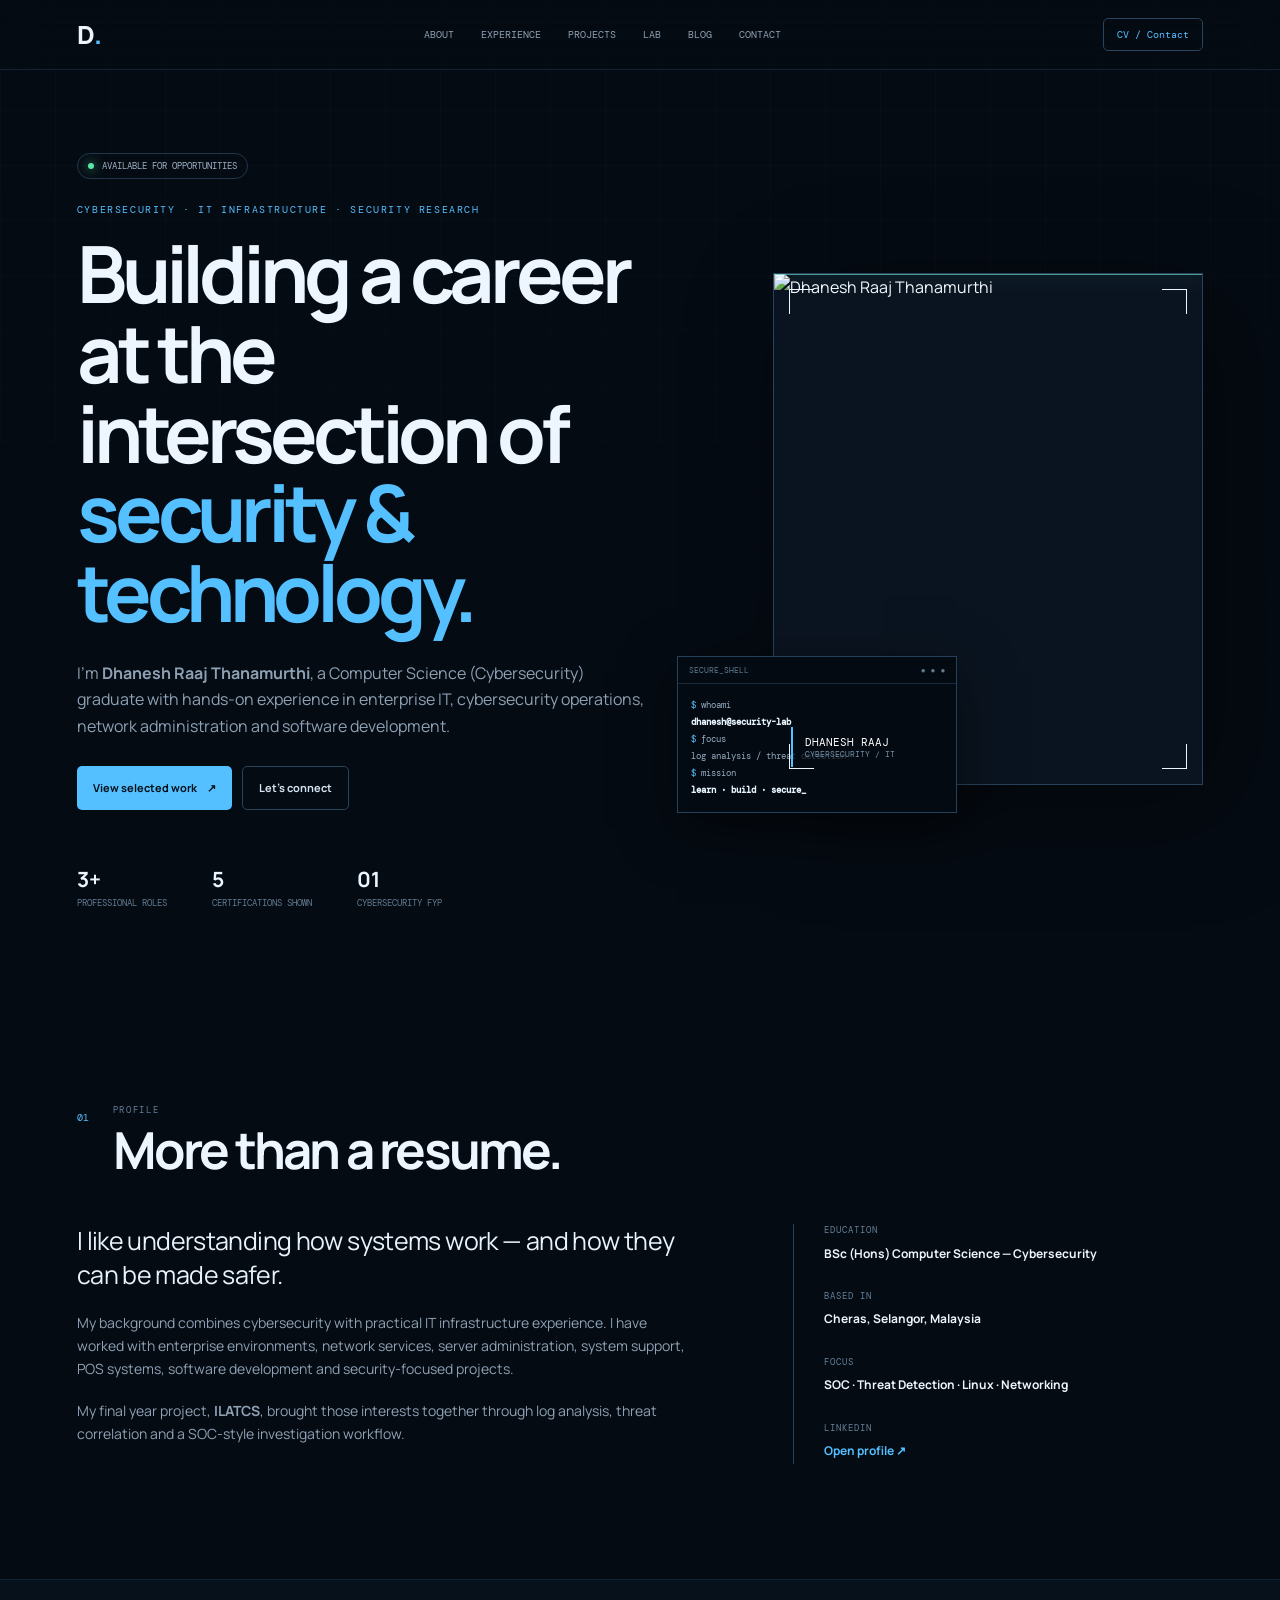
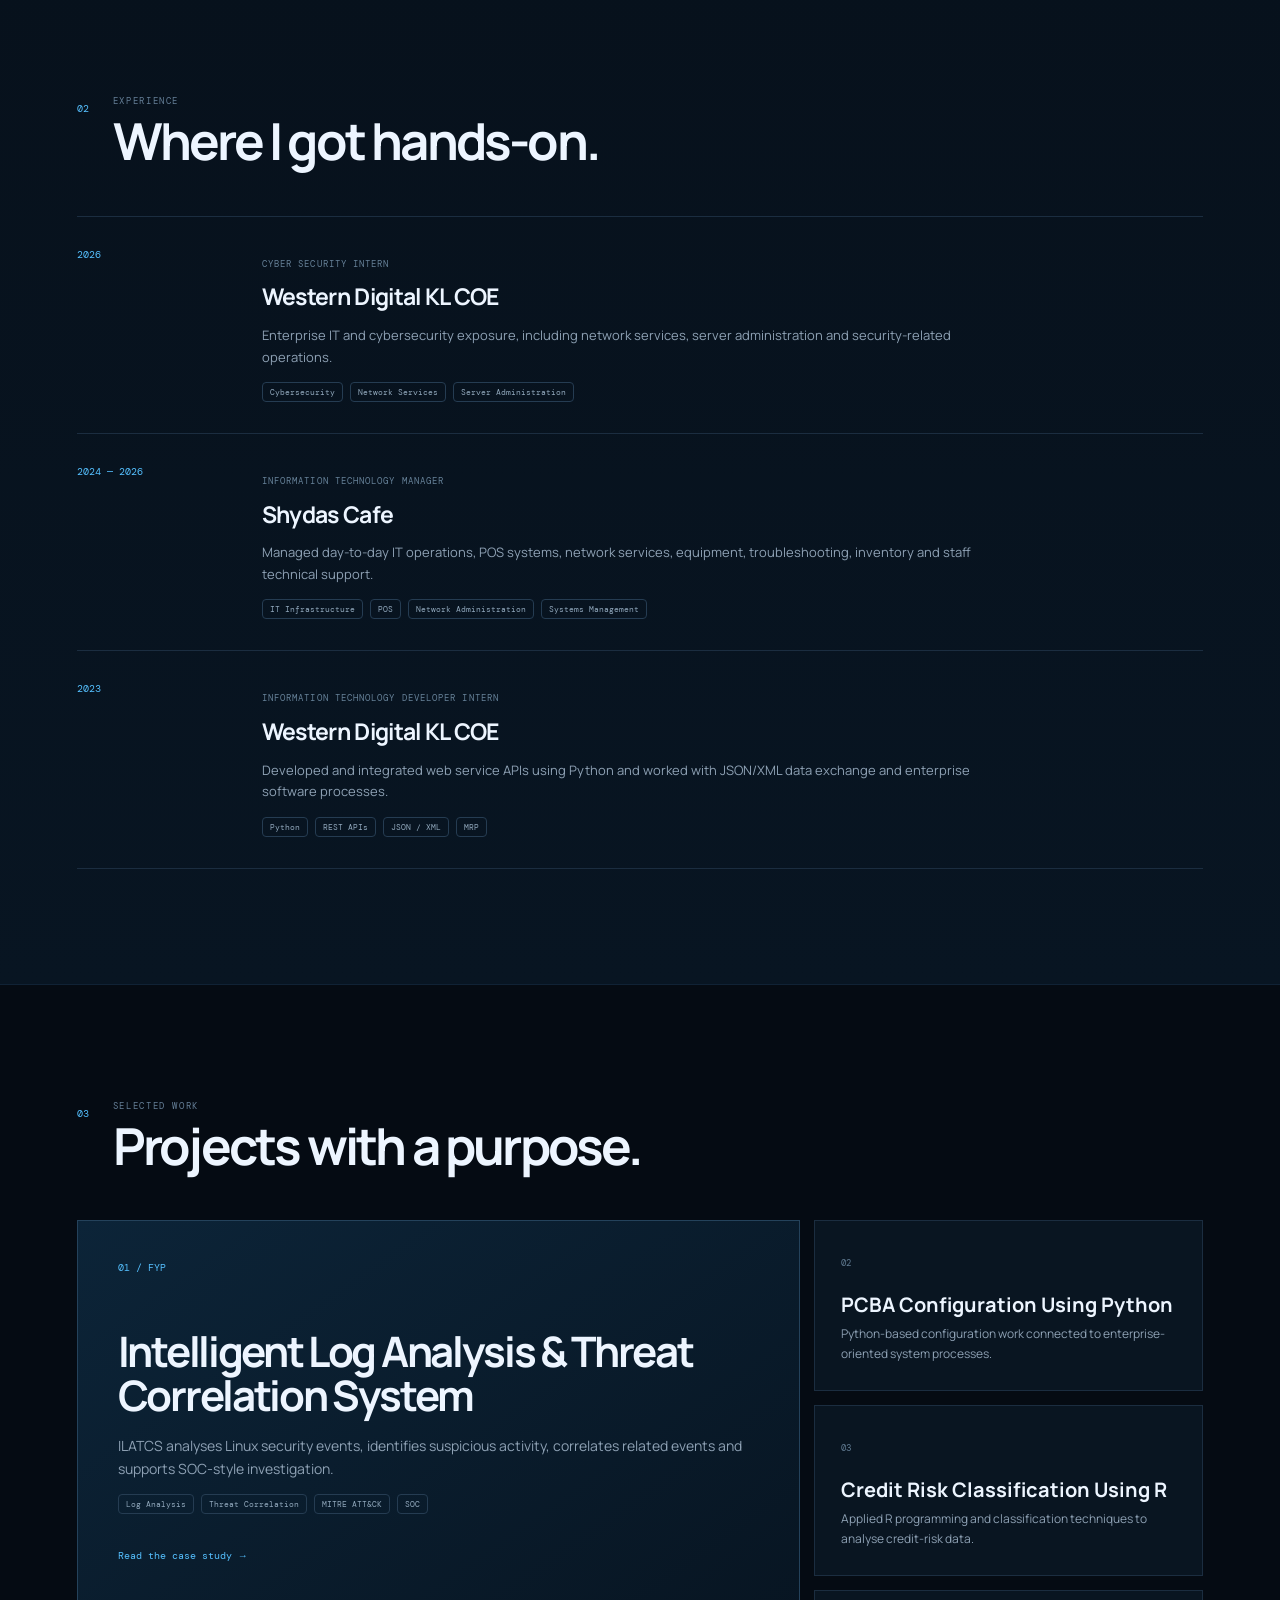
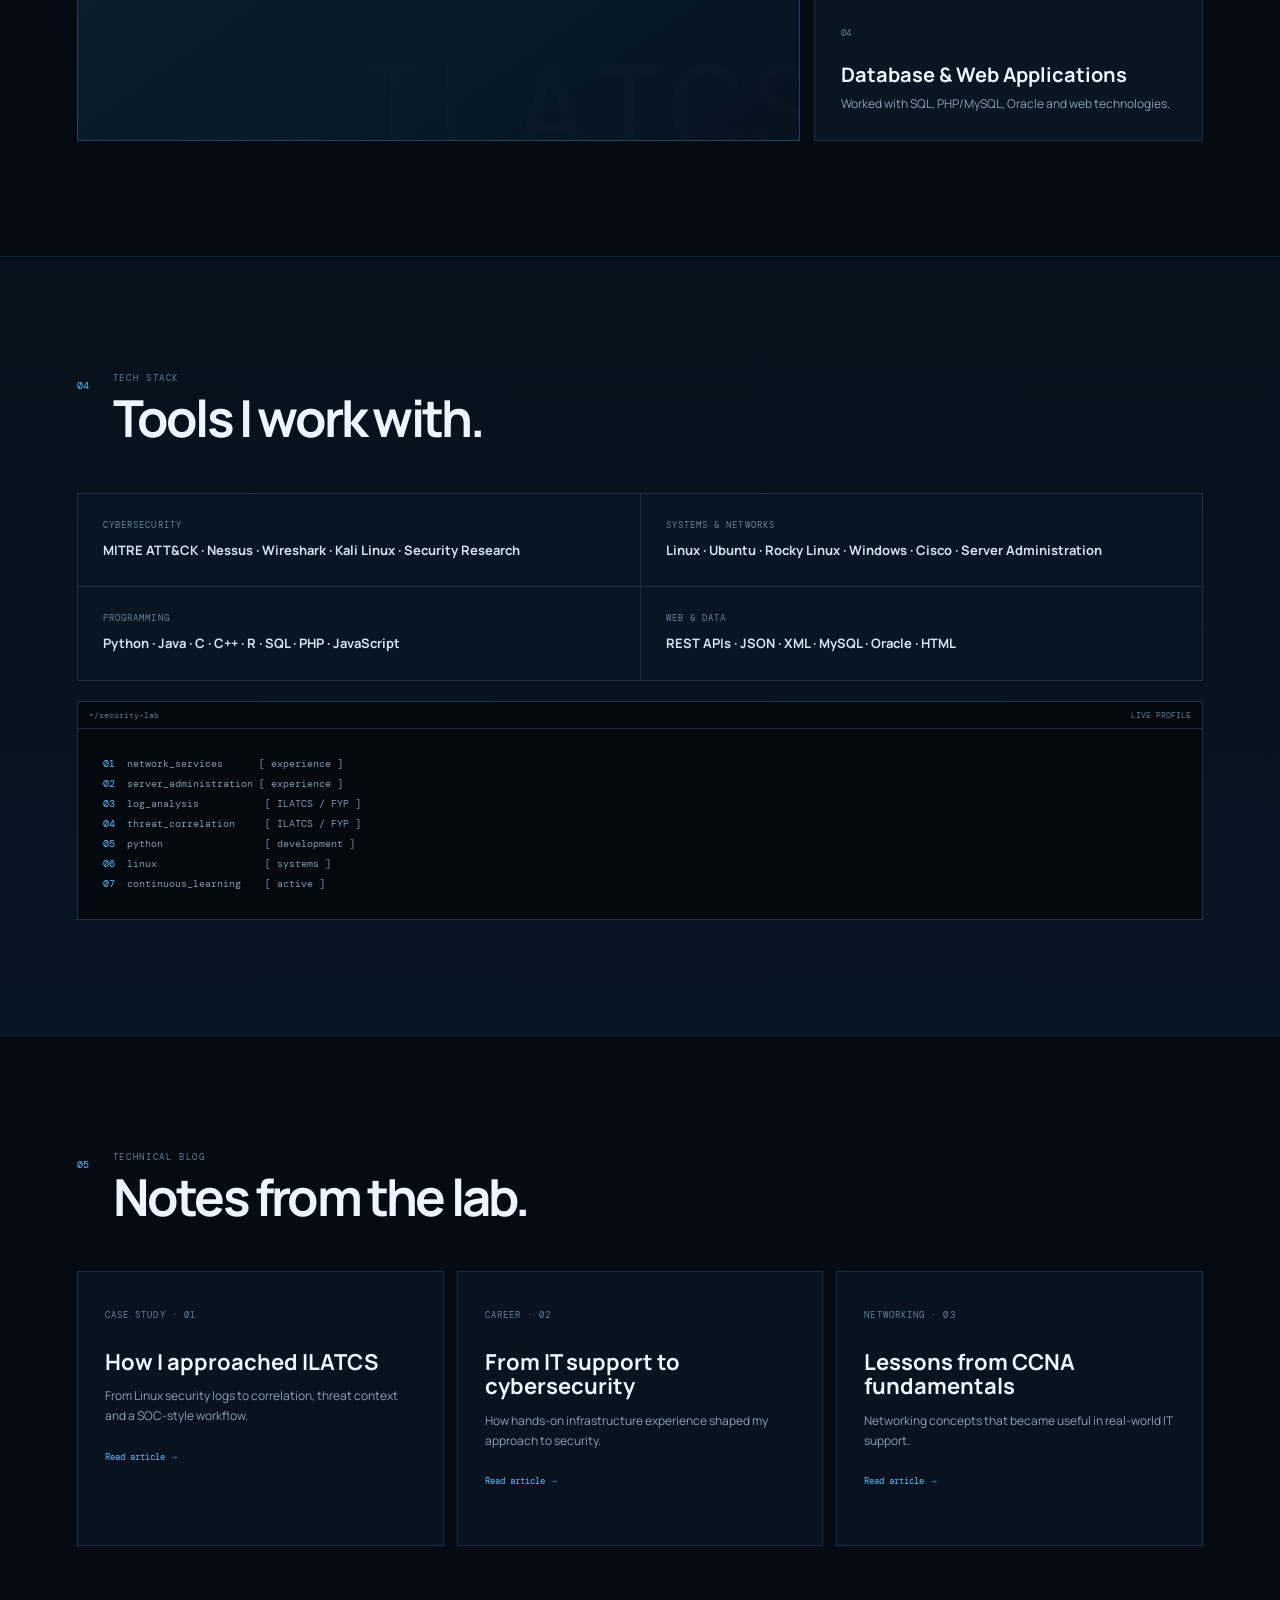
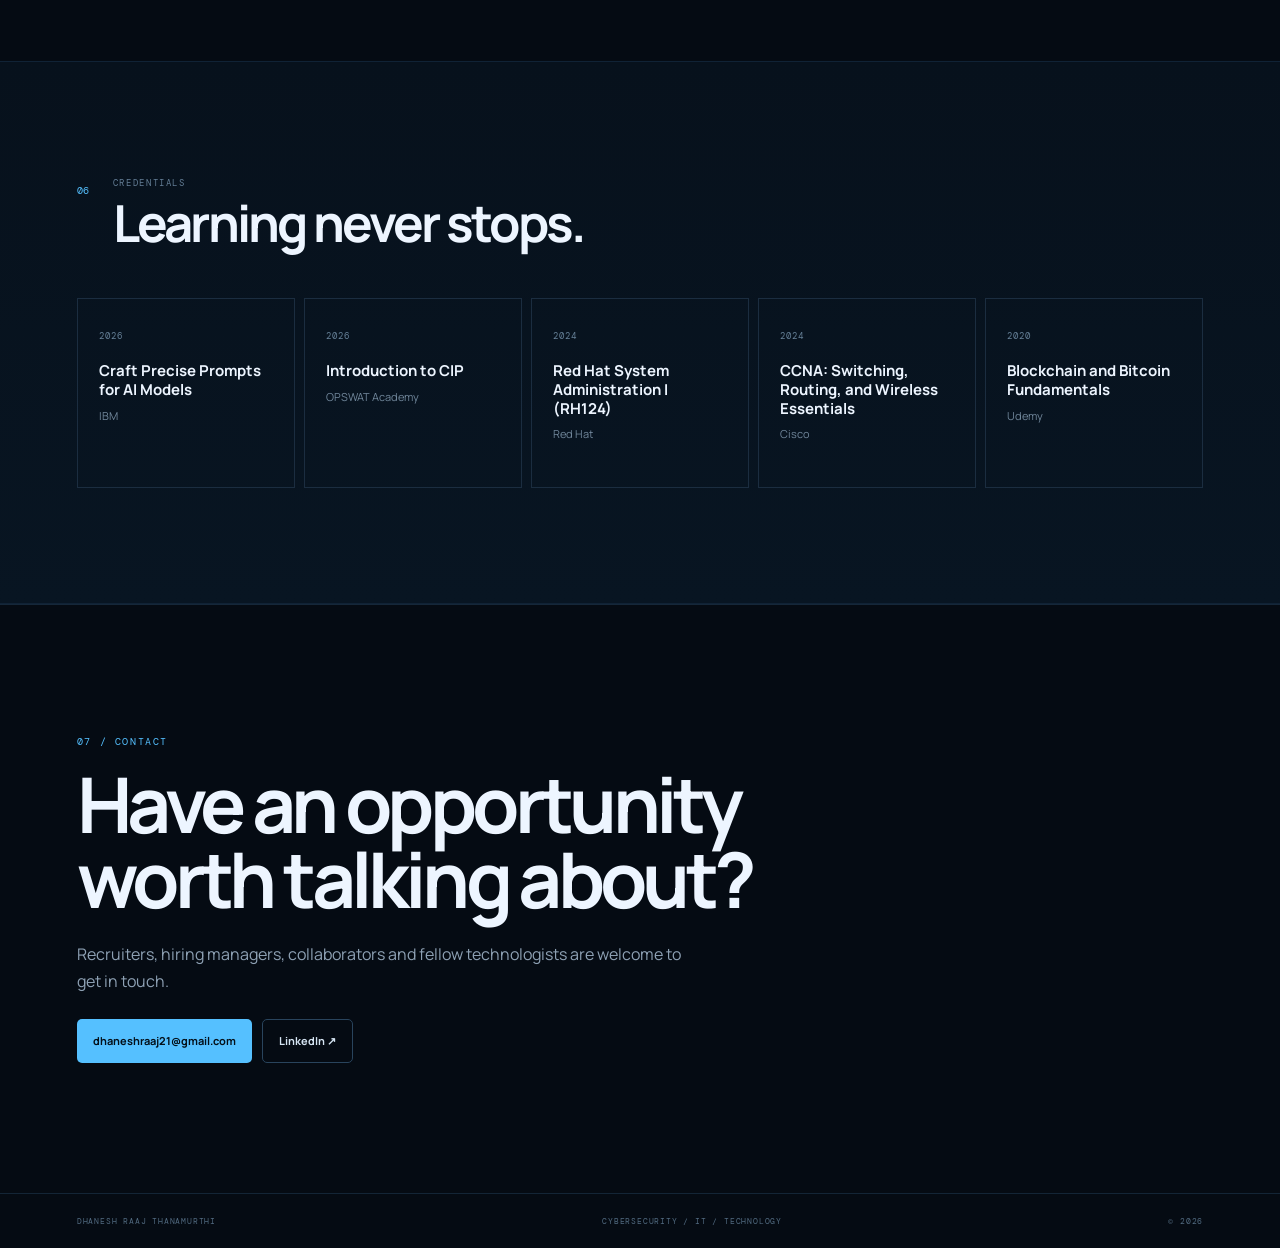
==== index.html @ 3657e674 "Add files via upload" ====
<!doctype html>
<html lang="en">
<head>
<meta charset="utf-8">
<meta name="viewport" content="width=device-width,initial-scale=1">
<meta name="description" content="Dhanesh Raaj Thanamurthi — Cybersecurity, IT Infrastructure and Security Research portfolio.">
<title>Dhanesh Raaj | Cybersecurity Portfolio</title>
<link rel="stylesheet" href="style.css">
</head>
<body>
<div class="grid-bg"></div>
<header class="topbar">
  <a class="logo" href="#home">D<span>.</span></a>
  <nav>
    <a href="#about">About</a><a href="#experience">Experience</a><a href="#projects">Projects</a>
    <a href="#lab">Lab</a><a href="#blog">Blog</a><a href="#contact">Contact</a>
  </nav>
  <a class="resume" href="mailto:dhaneshraaj21@gmail.com?subject=CV%20Request">CV / Contact</a>
</header>

<main id="home">
<section class="hero">
  <div class="hero-left reveal">
    <div class="status"><i></i> AVAILABLE FOR OPPORTUNITIES</div>
    <p class="kicker">CYBERSECURITY · IT INFRASTRUCTURE · SECURITY RESEARCH</p>
    <h1>Building a career<br>at the intersection of<br><em>security & technology.</em></h1>
    <p class="intro">I'm <b>Dhanesh Raaj Thanamurthi</b>, a Computer Science (Cybersecurity) graduate with hands-on experience in enterprise IT, cybersecurity operations, network administration and software development.</p>
    <div class="actions"><a class="btn primary" href="#projects">View selected work <span>↗</span></a><a class="btn secondary" href="#contact">Let's connect</a></div>
    <div class="numbers"><div><b>3+</b><span>Professional roles</span></div><div><b>5</b><span>Certifications shown</span></div><div><b>01</b><span>Cybersecurity FYP</span></div></div>
  </div>
  <div class="hero-right reveal">
    <div class="portrait-card">
      <div class="scan"></div>
      <img src="assets/profile.png" alt="Dhanesh Raaj Thanamurthi">
      <div class="corner c1"></div><div class="corner c2"></div><div class="corner c3"></div><div class="corner c4"></div>
      <div class="portrait-label"><span>DHANESH RAAJ</span><small>CYBERSECURITY / IT</small></div>
    </div>
    <div class="terminal">
      <div class="term-head"><span>SECURE_SHELL</span><span>● ● ●</span></div>
      <div class="term-body"><span class="prompt">$</span> whoami<br><b>dhanesh@security-lab</b><br><span class="prompt">$</span> focus<br>log analysis / threat detection<br><span class="prompt">$</span> mission<br><b>learn · build · secure_</b></div>
    </div>
  </div>
</section>

<section id="about" class="section">
  <div class="section-title"><span>01</span><div><p>PROFILE</p><h2>More than a resume.</h2></div></div>
  <div class="about">
    <div class="about-copy"><p class="big">I like understanding how systems work — and how they can be made safer.</p>
    <p>My background combines cybersecurity with practical IT infrastructure experience. I have worked with enterprise environments, network services, server administration, system support, POS systems, software development and security-focused projects.</p>
    <p>My final year project, <b>ILATCS</b>, brought those interests together through log analysis, threat correlation and a SOC-style investigation workflow.</p></div>
    <div class="facts">
      <div><span>EDUCATION</span><b>BSc (Hons) Computer Science — Cybersecurity</b></div>
      <div><span>BASED IN</span><b>Cheras, Selangor, Malaysia</b></div>
      <div><span>FOCUS</span><b>SOC · Threat Detection · Linux · Networking</b></div>
      <div><span>LINKEDIN</span><b><a href="https://www.linkedin.com/in/dhanesh-raaj-768690245/" target="_blank">Open profile ↗</a></b></div>
    </div>
  </div>
</section>

<section id="experience" class="section dark">
  <div class="section-title"><span>02</span><div><p>EXPERIENCE</p><h2>Where I got hands-on.</h2></div></div>
  <div class="experience">
    <article><time>2026</time><div><label>CYBER SECURITY INTERN</label><h3>Western Digital KL COE</h3><p>Enterprise IT and cybersecurity exposure, including network services, server administration and security-related operations.</p><div class="chips"><i>Cybersecurity</i><i>Network Services</i><i>Server Administration</i></div></div></article>
    <article><time>2024 — 2026</time><div><label>INFORMATION TECHNOLOGY MANAGER</label><h3>Shydas Cafe</h3><p>Managed day-to-day IT operations, POS systems, network services, equipment, troubleshooting, inventory and staff technical support.</p><div class="chips"><i>IT Infrastructure</i><i>POS</i><i>Network Administration</i><i>Systems Management</i></div></div></article>
    <article><time>2023</time><div><label>INFORMATION TECHNOLOGY DEVELOPER INTERN</label><h3>Western Digital KL COE</h3><p>Developed and integrated web service APIs using Python and worked with JSON/XML data exchange and enterprise software processes.</p><div class="chips"><i>Python</i><i>REST APIs</i><i>JSON / XML</i><i>MRP</i></div></div></article>
  </div>
</section>

<section id="projects" class="section">
  <div class="section-title"><span>03</span><div><p>SELECTED WORK</p><h2>Projects with a purpose.</h2></div></div>
  <div class="project-main">
    <div class="project-feature"><div class="project-num">01 / FYP</div><h3>Intelligent Log Analysis & Threat Correlation System</h3><p>ILATCS analyses Linux security events, identifies suspicious activity, correlates related events and supports SOC-style investigation.</p><div class="chips"><i>Log Analysis</i><i>Threat Correlation</i><i>MITRE ATT&CK</i><i>SOC</i></div><a class="text-link" href="blog/ilatcs.html">Read the case study →</a></div>
    <div class="project-side"><div><span>02</span><h3>PCBA Configuration Using Python</h3><p>Python-based configuration work connected to enterprise-oriented system processes.</p></div><div><span>03</span><h3>Credit Risk Classification Using R</h3><p>Applied R programming and classification techniques to analyse credit-risk data.</p></div><div><span>04</span><h3>Database & Web Applications</h3><p>Worked with SQL, PHP/MySQL, Oracle and web technologies.</p></div></div>
  </div>
</section>

<section id="lab" class="section dark">
  <div class="section-title"><span>04</span><div><p>TECH STACK</p><h2>Tools I work with.</h2></div></div>
  <div class="stack">
    <div><span>CYBERSECURITY</span><b>MITRE ATT&CK · Nessus · Wireshark · Kali Linux · Security Research</b></div>
    <div><span>SYSTEMS & NETWORKS</span><b>Linux · Ubuntu · Rocky Linux · Windows · Cisco · Server Administration</b></div>
    <div><span>PROGRAMMING</span><b>Python · Java · C · C++ · R · SQL · PHP · JavaScript</b></div>
    <div><span>WEB & DATA</span><b>REST APIs · JSON · XML · MySQL · Oracle · HTML</b></div>
  </div>
  <div class="lab-console"><div class="term-head"><span>~/security-lab</span><span>LIVE PROFILE</span></div><pre><span>01</span>  network_services      [ experience ]
<span>02</span>  server_administration [ experience ]
<span>03</span>  log_analysis           [ ILATCS / FYP ]
<span>04</span>  threat_correlation     [ ILATCS / FYP ]
<span>05</span>  python                 [ development ]
<span>06</span>  linux                  [ systems ]
<span>07</span>  continuous_learning    [ active ]</pre></div>
</section>

<section id="blog" class="section">
  <div class="section-title"><span>05</span><div><p>TECHNICAL BLOG</p><h2>Notes from the lab.</h2></div></div>
  <div class="blog-grid">
    <article><span>CASE STUDY · 01</span><h3>How I approached ILATCS</h3><p>From Linux security logs to correlation, threat context and a SOC-style workflow.</p><a href="blog/ilatcs.html">Read article →</a></article>
    <article><span>CAREER · 02</span><h3>From IT support to cybersecurity</h3><p>How hands-on infrastructure experience shaped my approach to security.</p><a href="blog/it-to-cyber.html">Read article →</a></article>
    <article><span>NETWORKING · 03</span><h3>Lessons from CCNA fundamentals</h3><p>Networking concepts that became useful in real-world IT support.</p><a href="blog/ccna-notes.html">Read article →</a></article>
  </div>
</section>

<section id="certifications" class="section dark">
  <div class="section-title"><span>06</span><div><p>CREDENTIALS</p><h2>Learning never stops.</h2></div></div>
  <div class="certs">
    <div><b>2026</b><h3>Craft Precise Prompts for AI Models</h3><p>IBM</p></div>
    <div><b>2026</b><h3>Introduction to CIP</h3><p>OPSWAT Academy</p></div>
    <div><b>2024</b><h3>Red Hat System Administration I (RH124)</h3><p>Red Hat</p></div>
    <div><b>2024</b><h3>CCNA: Switching, Routing, and Wireless Essentials</h3><p>Cisco</p></div>
    <div><b>2020</b><h3>Blockchain and Bitcoin Fundamentals</h3><p>Udemy</p></div>
  </div>
</section>

<section id="contact" class="contact">
  <div class="contact-inner">
    <p class="kicker">07 / CONTACT</p><h2>Have an opportunity<br>worth talking about?</h2>
    <p>Recruiters, hiring managers, collaborators and fellow technologists are welcome to get in touch.</p>
    <div class="actions"><a class="btn primary" href="mailto:dhaneshraaj21@gmail.com">dhaneshraaj21@gmail.com</a><a class="btn secondary" href="https://www.linkedin.com/in/dhanesh-raaj-768690245/" target="_blank">LinkedIn ↗</a></div>
  </div>
</section>
</main>
<footer><span>DHANESH RAAJ THANAMURTHI</span><span>CYBERSECURITY / IT / TECHNOLOGY</span><span>© <span id="year"></span></span></footer>
<script src="script.js"></script>
</body>
</html>
---- style.css ----
@import url('https://fonts.googleapis.com/css2?family=DM+Mono:wght@400;500&family=Manrope:wght@400;500;600;700;800&display=swap');
:root{--bg:#050b13;--panel:#09131f;--panel2:#0c1926;--text:#edf5ff;--muted:#8ea1b4;--line:#1b2d40;--blue:#55c0ff;--cyan:#72f0e1;--orange:#ff9b6b}
*{box-sizing:border-box;margin:0;padding:0}html{scroll-behavior:smooth}body{background:var(--bg);color:var(--text);font-family:Manrope,Arial,sans-serif;line-height:1.65}.grid-bg{position:fixed;inset:0;z-index:-2;background-image:linear-gradient(rgba(255,255,255,.022) 1px,transparent 1px),linear-gradient(90deg,rgba(255,255,255,.022) 1px,transparent 1px);background-size:55px 55px;mask-image:linear-gradient(to bottom,#000,transparent 85%)}a{text-decoration:none;color:inherit}
.topbar{height:70px;position:sticky;top:0;z-index:50;display:flex;align-items:center;justify-content:space-between;padding:0 6vw;background:rgba(5,11,19,.82);backdrop-filter:blur(18px);border-bottom:1px solid #142334}.logo{font-size:25px;font-weight:800}.logo span{color:var(--blue)}nav{display:flex;gap:27px;font:10px "DM Mono";color:#8fa2b5;text-transform:uppercase}nav a:hover{color:#fff}.resume{font:10px "DM Mono";padding:9px 13px;border:1px solid #29445c;border-radius:5px;color:var(--blue)}
.hero{max-width:1300px;min-height:calc(100vh - 70px);margin:auto;padding:80px 6vw;display:grid;grid-template-columns:1.08fr .92fr;align-items:center;gap:70px}.status{display:inline-flex;align-items:center;gap:8px;font:9px "DM Mono";color:#9db1c5;border:1px solid #21364b;border-radius:100px;padding:6px 10px;margin-bottom:24px}.status i{width:6px;height:6px;border-radius:50%;background:#59e7a8;box-shadow:0 0 12px #59e7a8}.kicker{font:10px "DM Mono";letter-spacing:.16em;color:var(--blue);margin-bottom:18px}.hero h1{font-size:clamp(44px,6.2vw,79px);line-height:1.01;letter-spacing:-.065em}.hero h1 em{font-style:normal;color:var(--blue)}.intro{font-size:16px;color:var(--muted);max-width:680px;margin:27px 0}.actions{display:flex;gap:10px;flex-wrap:wrap}.btn{font-size:11px;font-weight:700;padding:12px 16px;border-radius:5px;display:inline-flex;gap:10px;align-items:center}.btn.primary{background:var(--blue);color:#04101a}.btn.secondary{border:1px solid #29445d;color:#d5e4f2}.btn:hover{transform:translateY(-2px)}.numbers{display:flex;gap:45px;margin-top:52px}.numbers div{display:grid}.numbers b{font-size:21px;color:#eaf5ff}.numbers span{font:9px "DM Mono";color:#637b91;text-transform:uppercase}
.hero-right{position:relative}.portrait-card{width:min(430px,100%);margin-left:auto;aspect-ratio:.84;position:relative;border:1px solid #28425b;background:#0a1420;overflow:hidden;box-shadow:25px 25px 100px rgba(0,0,0,.4)}.portrait-card img{width:100%;height:100%;object-fit:cover;object-position:center top;filter:saturate(.86) contrast(1.04)}.scan{position:absolute;z-index:2;left:0;right:0;top:0;height:1px;background:var(--cyan);box-shadow:0 0 18px var(--cyan);opacity:.6;animation:scan 4s linear infinite}.corner{position:absolute;z-index:3;width:25px;height:25px;border-color:var(--blue)}.c1{top:15px;left:15px;border-top:1px solid;border-left:1px solid}.c2{top:15px;right:15px;border-top:1px solid;border-right:1px solid}.c3{bottom:15px;left:15px;border-bottom:1px solid;border-left:1px solid}.c4{bottom:15px;right:15px;border-bottom:1px solid;border-right:1px solid}.portrait-label{position:absolute;z-index:4;bottom:17px;left:17px;display:grid;background:rgba(4,11,18,.72);border-left:2px solid var(--blue);padding:8px 12px}.portrait-label span{font:11px "DM Mono";color:#fff}.portrait-label small{font:8px "DM Mono";color:#7590a6}.terminal{position:absolute;bottom:-28px;left:-40px;width:280px;background:#040a11;border:1px solid #25405a;box-shadow:0 15px 50px #0008}.term-head{padding:8px 11px;display:flex;justify-content:space-between;border-bottom:1px solid #182a3c;font:8px "DM Mono";color:#617b91}.term-body{padding:13px;font:9px/1.9 "DM Mono";color:#94abc0}.prompt{color:var(--blue)}.term-body b{color:#e6f4ff}
.section{max-width:1300px;margin:auto;padding:115px 6vw}.dark{max-width:none;background:linear-gradient(180deg,#07111c,#081522);border-top:1px solid #102235;border-bottom:1px solid #102235}.dark>.section-title,.dark>.experience,.dark>.stack,.dark>.lab-console,.dark>.certs{max-width:1300px;margin-left:auto;margin-right:auto}.section-title{display:flex;gap:24px;align-items:flex-start;margin-bottom:48px}.section-title>span{font:10px "DM Mono";color:var(--blue);padding-top:7px}.section-title p{font:9px "DM Mono";letter-spacing:.18em;color:#647e96;margin-bottom:7px}.section-title h2{font-size:clamp(31px,4vw,51px);line-height:1.05;letter-spacing:-.055em}.about{display:grid;grid-template-columns:1.2fr .8fr;gap:100px}.about-copy{max-width:760px}.about-copy p{color:var(--muted);margin-bottom:19px;font-size:14px}.about-copy .big{font-size:25px;line-height:1.35;color:#e8f2fc;letter-spacing:-.025em}.facts{border-left:1px solid #264056;padding-left:30px;display:grid;gap:24px}.facts div{display:grid;gap:4px}.facts span,.experience label,.stack span,.blog-grid article>span,.certs b{font:9px "DM Mono";letter-spacing:.12em;color:#668198}.facts b{font-size:12px}.facts a{color:var(--blue)}
.experience article{display:grid;grid-template-columns:150px 1fr;gap:35px;border-top:1px solid var(--line);padding:31px 0}.experience article:last-child{border-bottom:1px solid var(--line)}.experience time{font:10px "DM Mono";color:var(--blue)}.experience h3{font-size:23px;margin:4px 0 9px;letter-spacing:-.03em}.experience p{max-width:760px;color:var(--muted);font-size:13px}.chips{display:flex;gap:7px;flex-wrap:wrap;margin-top:14px}.chips i{font:8px "DM Mono";font-style:normal;color:#91a8bc;border:1px solid #253c52;border-radius:4px;padding:4px 7px}
.project-main{display:grid;grid-template-columns:1.3fr .7fr;gap:14px}.project-feature{min-height:480px;padding:40px;background:linear-gradient(145deg,#0c2438,#07131f);border:1px solid #24425b;position:relative;overflow:hidden}.project-feature:after{content:"ILATCS";position:absolute;right:-25px;bottom:-55px;font:130px "DM Mono";color:#ffffff03}.project-num{font:10px "DM Mono";color:var(--blue)}.project-feature h3{font-size:42px;line-height:1.05;letter-spacing:-.055em;max-width:680px;margin:55px 0 17px}.project-feature>p{max-width:650px;color:var(--muted);font-size:14px}.text-link{display:inline-block;margin-top:35px;color:var(--blue);font:10px "DM Mono";position:relative;z-index:2}.project-side{display:grid;gap:14px}.project-side>div{padding:26px;border:1px solid var(--line);background:#091521}.project-side span{font:9px "DM Mono";color:#607a91}.project-side h3{font-size:20px;line-height:1.15;margin:20px 0 8px}.project-side p{font-size:12px;color:var(--muted)}
.stack{display:grid;grid-template-columns:1fr 1fr;gap:1px;background:#1b2d3e;border:1px solid #1b2d3e}.stack div{background:#081522;padding:25px;display:grid;gap:9px}.stack b{font-size:13px;color:#d5e3ef}.lab-console{margin-top:20px;border:1px solid #1b354b;background:#03090f}.lab-console pre{padding:25px;font:10px/2 "DM Mono";color:#7f98ae}.lab-console pre span{color:var(--blue)}
.blog-grid{display:grid;grid-template-columns:repeat(3,1fr);gap:13px}.blog-grid article{min-height:275px;padding:27px;border:1px solid var(--line);background:#08131f;transition:.25s}.blog-grid article:hover{border-color:#365875;transform:translateY(-4px)}.blog-grid h3{font-size:22px;line-height:1.12;margin:24px 0 12px}.blog-grid p{font-size:12px;color:var(--muted)}.blog-grid a{display:inline-block;margin-top:25px;color:var(--blue);font:9px "DM Mono"}
.certs{display:grid;grid-template-columns:repeat(5,1fr);gap:9px}.certs div{padding:21px;border:1px solid var(--line);min-height:190px}.certs h3{font-size:15px;line-height:1.25;margin:16px 0 7px}.certs p{font-size:11px;color:#71879b}.contact{border-top:1px solid #152739;padding:130px 6vw}.contact-inner{max-width:1300px;margin:auto}.contact h2{font-size:clamp(44px,6vw,80px);line-height:.98;letter-spacing:-.06em}.contact-inner>p:not(.kicker){max-width:610px;color:var(--muted);margin:25px 0}.contact .actions{margin-top:25px}footer{border-top:1px solid #132536;display:flex;justify-content:space-between;padding:22px 6vw;color:#526b81;font:8px "DM Mono";letter-spacing:.1em}
.reveal{opacity:0;transform:translateY(18px);transition:.8s}.reveal.show{opacity:1;transform:none}@keyframes scan{0%{top:0}50%{top:100%}100%{top:0}}
@media(max-width:900px){nav{display:none}.hero{grid-template-columns:1fr;padding-top:55px}.hero-right{order:-1}.portrait-card{margin:auto;width:min(390px,88vw)}.terminal{left:0}.about,.project-main{grid-template-columns:1fr;gap:35px}.project-feature{min-height:390px}.certs{grid-template-columns:repeat(2,1fr)}.blog-grid{grid-template-columns:1fr}.section{padding:85px 6vw}}
@media(max-width:600px){.topbar{padding:0 5vw}.resume{display:none}.hero{padding-left:5vw;padding-right:5vw}.hero h1{font-size:42px}.numbers{gap:20px}.numbers span{font-size:7px}.terminal{width:250px}.section{padding:75px 5vw}.section-title{gap:14px}.experience article{grid-template-columns:1fr;gap:9px}.stack,.certs{grid-template-columns:1fr}.project-feature h3{font-size:31px}.contact{padding:90px 5vw}footer{flex-direction:column;gap:8px}}
@media(prefers-reduced-motion:reduce){.reveal{opacity:1;transform:none;transition:none}}
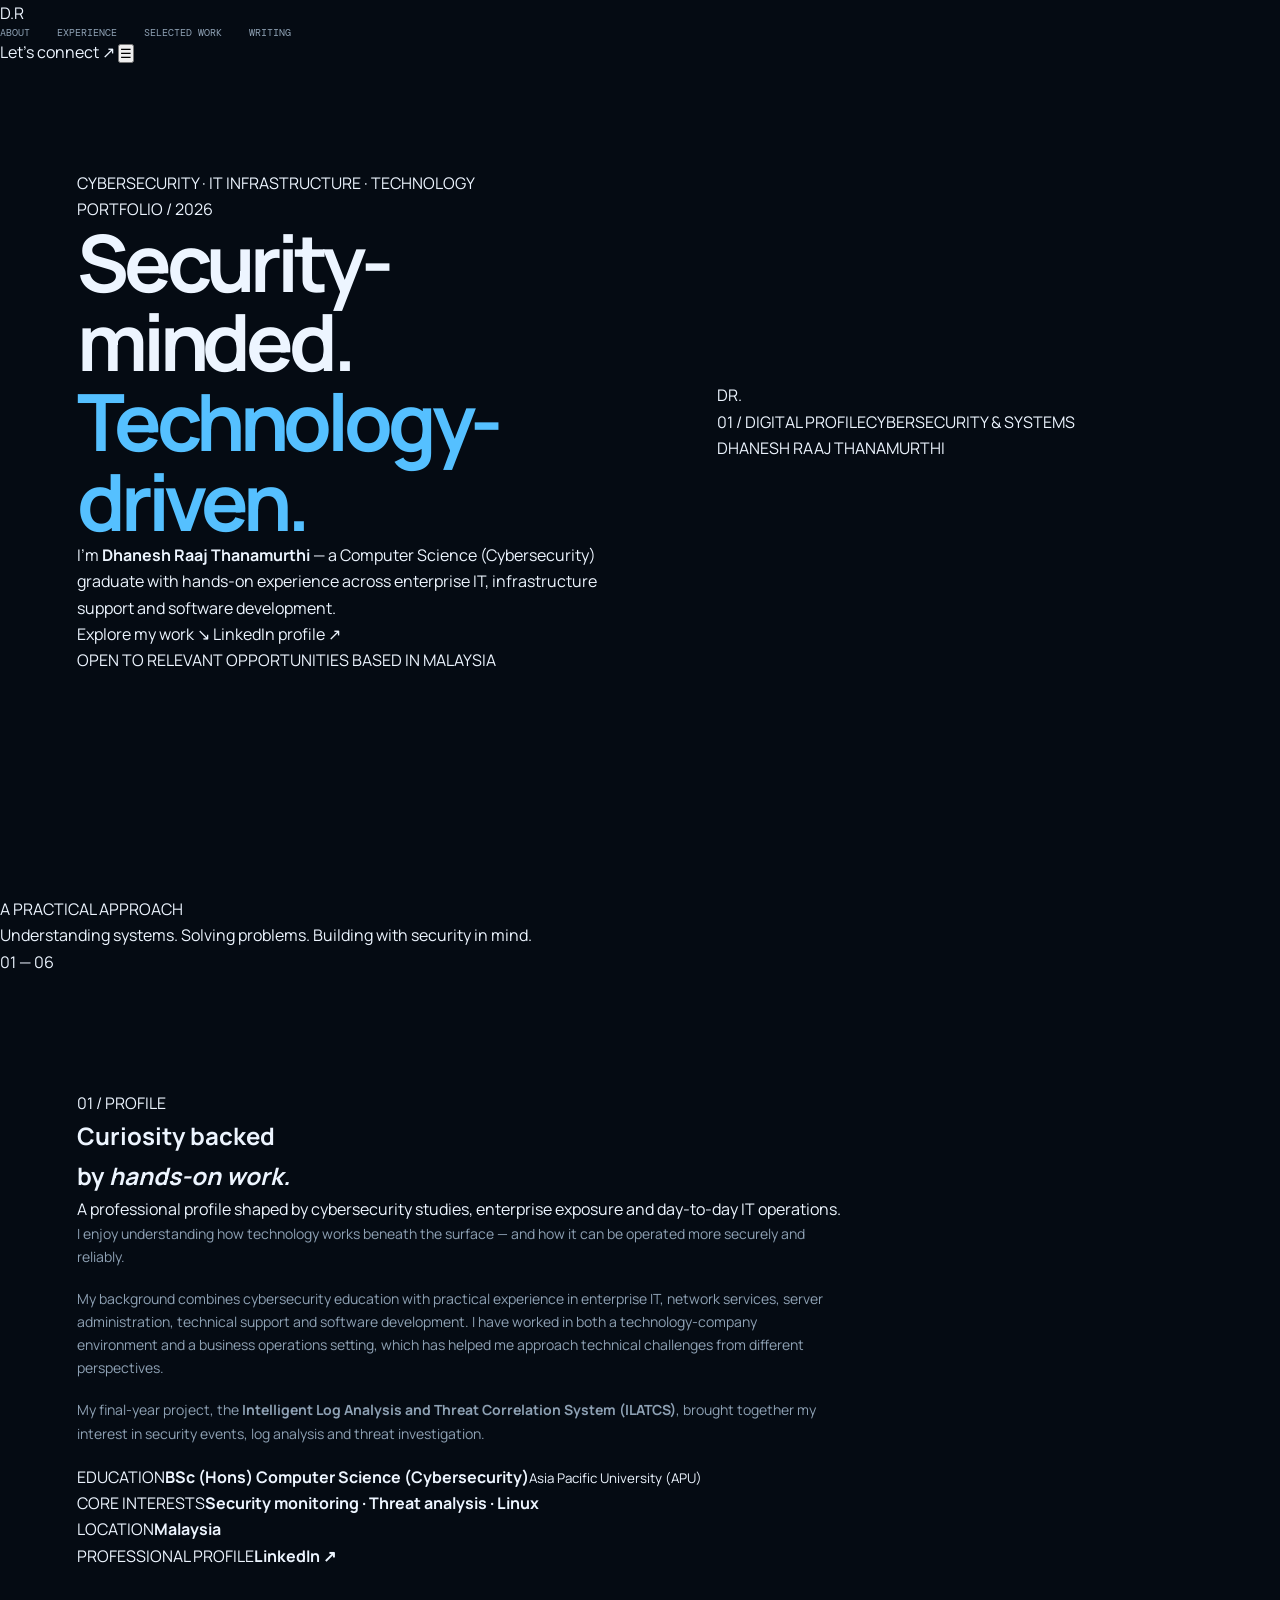
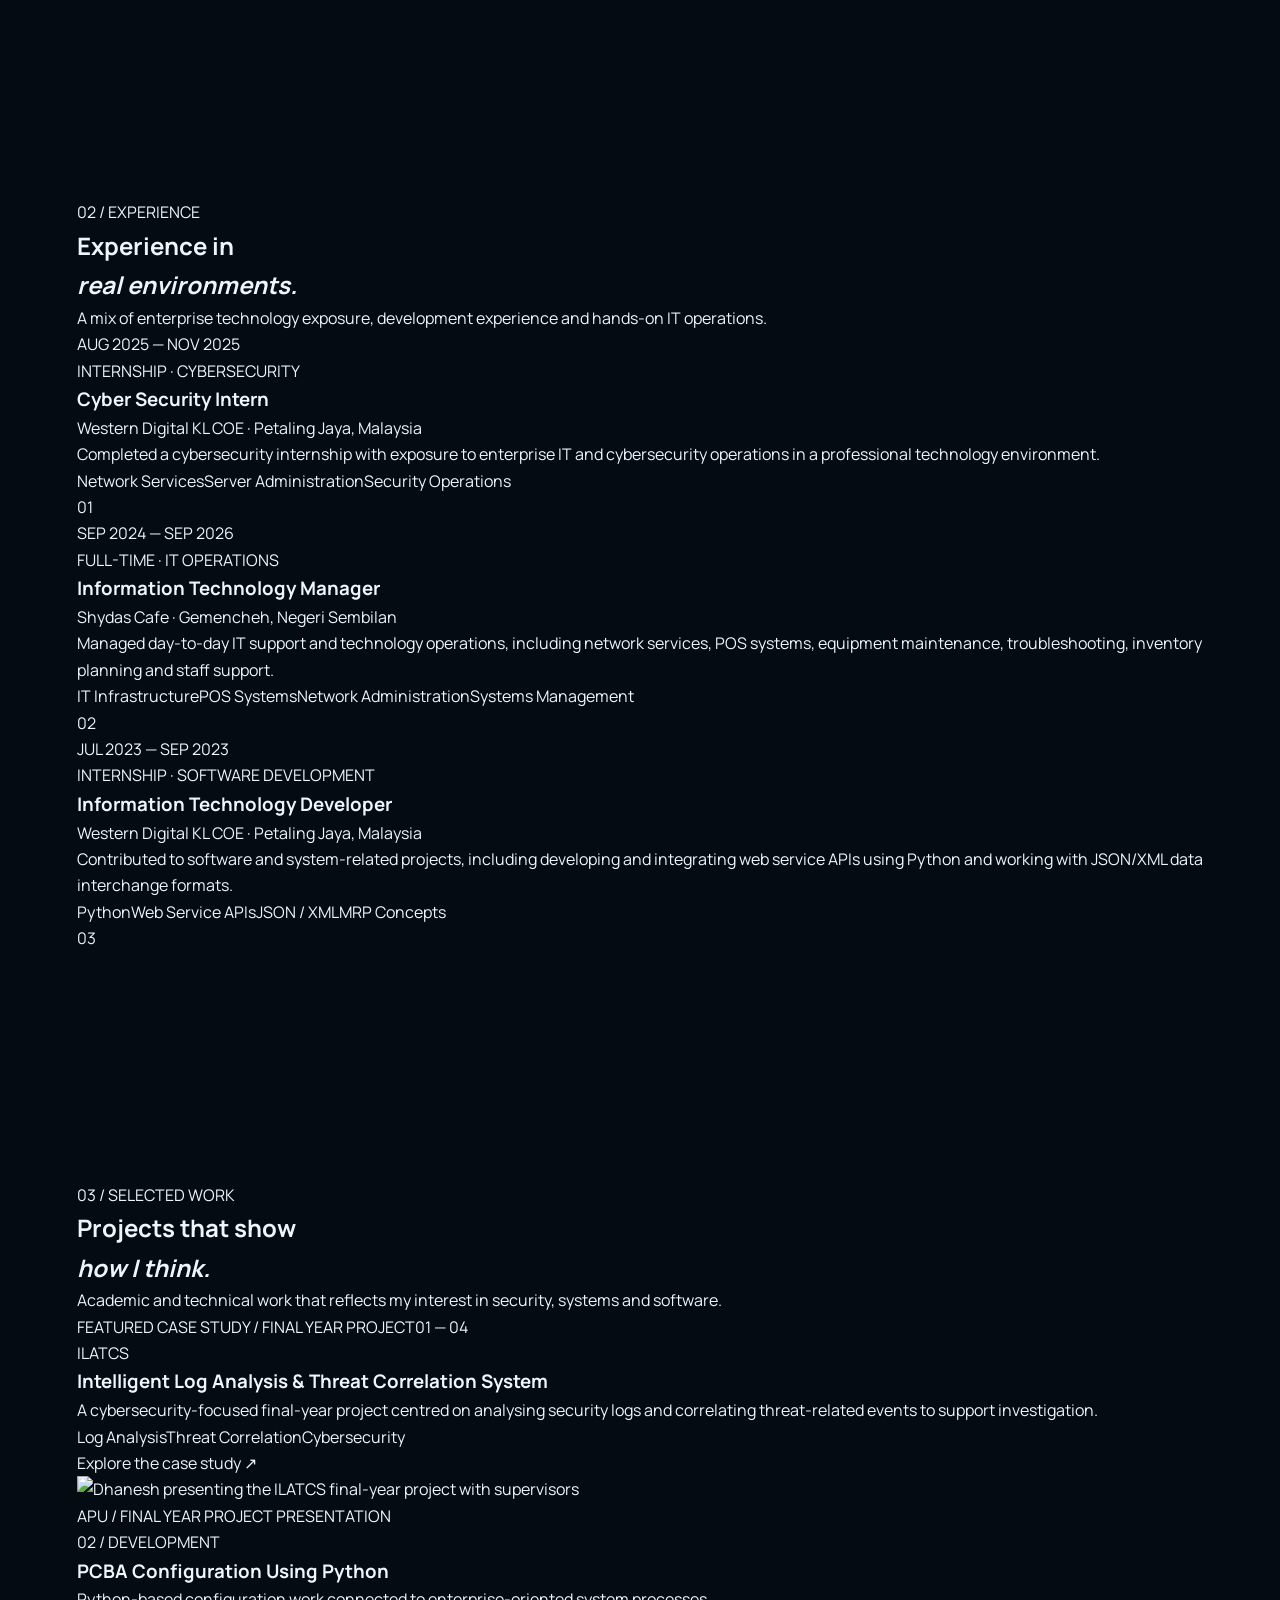
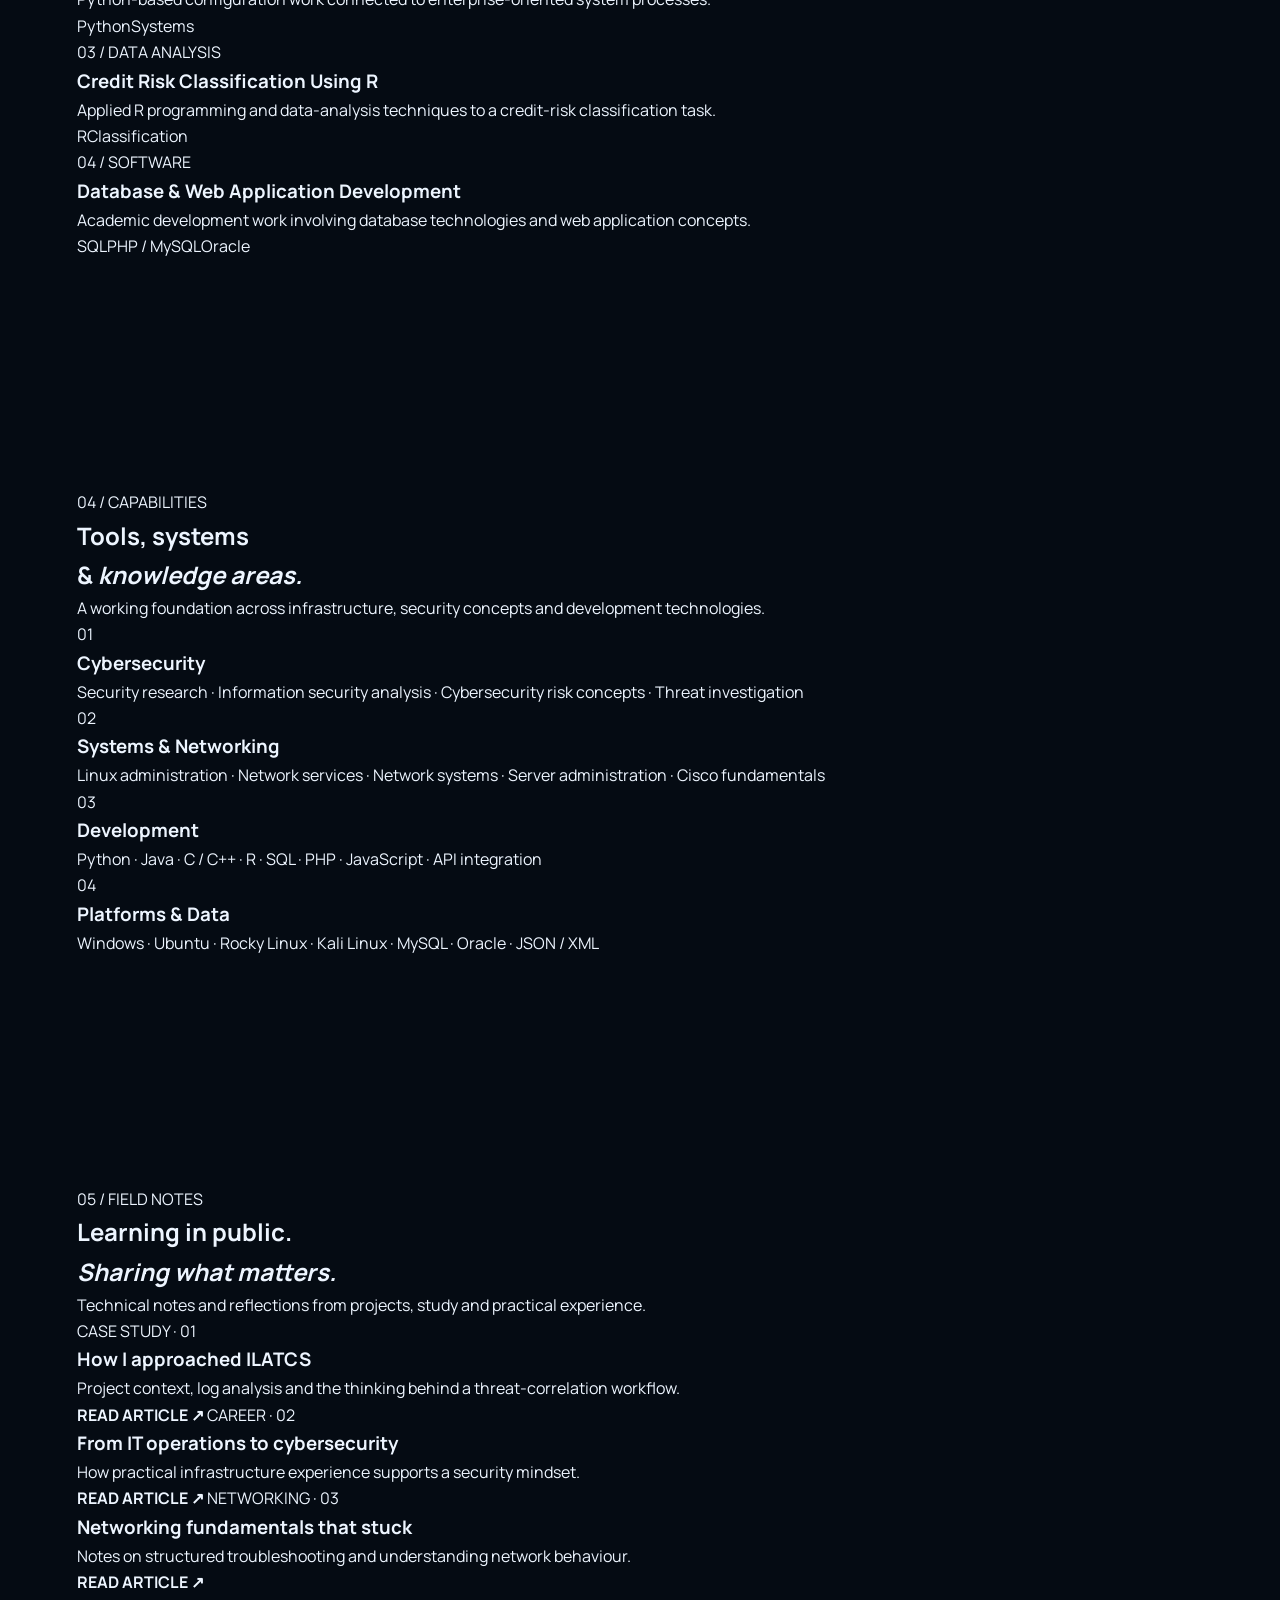
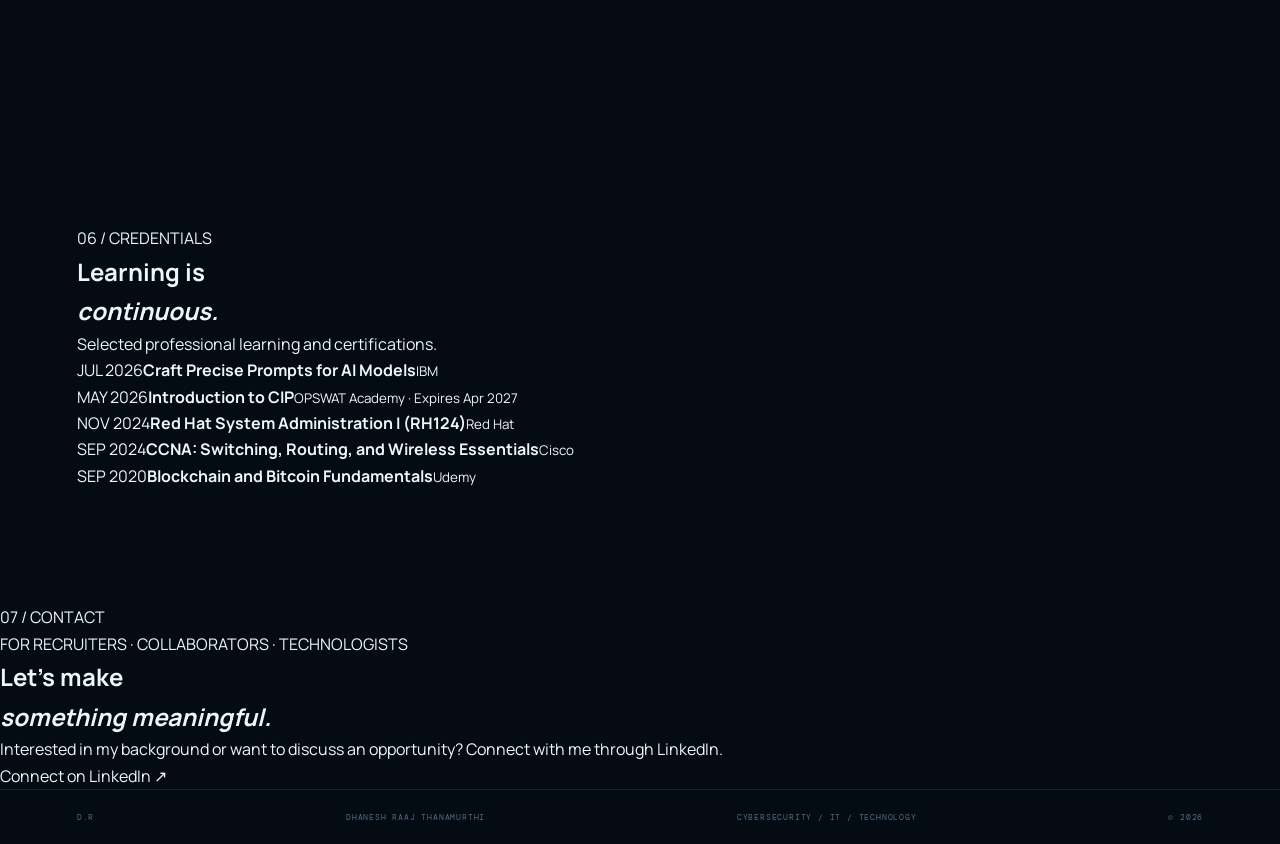
==== commit c197ee1a: "Update index.html" ====
--- a/index.html
+++ b/index.html
@@ -1,125 +1,171 @@
 <!doctype html>
 <html lang="en">
 <head>
-<meta charset="utf-8">
-<meta name="viewport" content="width=device-width,initial-scale=1">
-<meta name="description" content="Dhanesh Raaj Thanamurthi — Cybersecurity, IT Infrastructure and Security Research portfolio.">
-<title>Dhanesh Raaj | Cybersecurity Portfolio</title>
-<link rel="stylesheet" href="style.css">
+  <meta charset="utf-8">
+  <meta name="viewport" content="width=device-width, initial-scale=1">
+  <meta name="description" content="Dhanesh Raaj Thanamurthi — Cybersecurity, IT infrastructure and technology portfolio.">
+  <meta name="theme-color" content="#101419">
+  <title>Dhanesh Raaj Thanamurthi — Cybersecurity Portfolio</title>
+  <link rel="preconnect" href="https://fonts.googleapis.com">
+  <link rel="preconnect" href="https://fonts.gstatic.com" crossorigin>
+  <link href="https://fonts.googleapis.com/css2?family=DM+Mono:wght@400;500&family=Manrope:wght@400;500;600;700;800&family=Playfair+Display:ital,wght@0,500;0,600;1,500&display=swap" rel="stylesheet">
+  <link rel="stylesheet" href="style.css">
 </head>
 <body>
-<div class="grid-bg"></div>
-<header class="topbar">
-  <a class="logo" href="#home">D<span>.</span></a>
-  <nav>
-    <a href="#about">About</a><a href="#experience">Experience</a><a href="#projects">Projects</a>
-    <a href="#lab">Lab</a><a href="#blog">Blog</a><a href="#contact">Contact</a>
-  </nav>
-  <a class="resume" href="mailto:dhaneshraaj21@gmail.com?subject=CV%20Request">CV / Contact</a>
-</header>
+  <div class="grain"></div>
+  <div class="progress" id="progress"></div>
+  <header class="site-header">
+    <a class="wordmark" href="#home" aria-label="Dhanesh home">D<span>.</span>R</a>
+    <nav class="desktop-nav" aria-label="Main navigation">
+      <a href="#about">About</a><a href="#experience">Experience</a><a href="#work">Selected work</a><a href="#writing">Writing</a>
+    </nav>
+    <a class="header-link" href="#contact">Let's connect <span>↗</span></a>
+    <button class="menu-toggle" aria-label="Open navigation" aria-expanded="false">☰</button>
+  </header>
 
-<main id="home">
-<section class="hero">
-  <div class="hero-left reveal">
-    <div class="status"><i></i> AVAILABLE FOR OPPORTUNITIES</div>
-    <p class="kicker">CYBERSECURITY · IT INFRASTRUCTURE · SECURITY RESEARCH</p>
-    <h1>Building a career<br>at the intersection of<br><em>security & technology.</em></h1>
-    <p class="intro">I'm <b>Dhanesh Raaj Thanamurthi</b>, a Computer Science (Cybersecurity) graduate with hands-on experience in enterprise IT, cybersecurity operations, network administration and software development.</p>
-    <div class="actions"><a class="btn primary" href="#projects">View selected work <span>↗</span></a><a class="btn secondary" href="#contact">Let's connect</a></div>
-    <div class="numbers"><div><b>3+</b><span>Professional roles</span></div><div><b>5</b><span>Certifications shown</span></div><div><b>01</b><span>Cybersecurity FYP</span></div></div>
-  </div>
-  <div class="hero-right reveal">
-    <div class="portrait-card">
-      <div class="scan"></div>
-      <img src="assets/profile.png" alt="Dhanesh Raaj Thanamurthi">
-      <div class="corner c1"></div><div class="corner c2"></div><div class="corner c3"></div><div class="corner c4"></div>
-      <div class="portrait-label"><span>DHANESH RAAJ</span><small>CYBERSECURITY / IT</small></div>
-    </div>
-    <div class="terminal">
-      <div class="term-head"><span>SECURE_SHELL</span><span>● ● ●</span></div>
-      <div class="term-body"><span class="prompt">$</span> whoami<br><b>dhanesh@security-lab</b><br><span class="prompt">$</span> focus<br>log analysis / threat detection<br><span class="prompt">$</span> mission<br><b>learn · build · secure_</b></div>
-    </div>
-  </div>
-</section>
+  <main id="home">
+    <section class="hero">
+      <div class="hero-copy">
+        <div class="eyebrow"><span class="eyebrow-line"></span> CYBERSECURITY · IT INFRASTRUCTURE · TECHNOLOGY</div>
+        <p class="hero-index">PORTFOLIO / 2026</p>
+        <h1>Security-minded.<br><em>Technology-driven.</em></h1>
+        <p class="hero-intro">I'm <strong>Dhanesh Raaj Thanamurthi</strong> — a Computer Science (Cybersecurity) graduate with hands-on experience across enterprise IT, infrastructure support and software development.</p>
+        <div class="hero-actions">
+          <a class="button button-light" href="#work">Explore my work <span>↘</span></a>
+          <a class="text-button" href="https://www.linkedin.com/in/dhanesh-raaj-768690245/" target="_blank" rel="noreferrer">LinkedIn profile ↗</a>
+        </div>
+        <div class="hero-foot">
+          <span><i class="status-dot"></i> OPEN TO RELEVANT OPPORTUNITIES</span>
+          <span>BASED IN MALAYSIA</span>
+        </div>
+      </div>
+      <div class="hero-art" aria-label="Abstract silver and ice-blue technical artwork">
+        <div class="orb orb-one"></div><div class="orb orb-two"></div>
+        <div class="orbit orbit-a"></div><div class="orbit orbit-b"></div>
+        <div class="crosshair crosshair-one"></div><div class="crosshair crosshair-two"></div>
+        <div class="hero-monogram">DR<span>.</span></div>
+        <div class="art-caption"><span>01 / DIGITAL PROFILE</span><span>CYBERSECURITY & SYSTEMS</span></div>
+        <div class="vertical-caption">DHANESH RAAJ THANAMURTHI</div>
+      </div>
+      <div class="hero-bottom-rule"></div>
+    </section>
 
-<section id="about" class="section">
-  <div class="section-title"><span>01</span><div><p>PROFILE</p><h2>More than a resume.</h2></div></div>
-  <div class="about">
-    <div class="about-copy"><p class="big">I like understanding how systems work — and how they can be made safer.</p>
-    <p>My background combines cybersecurity with practical IT infrastructure experience. I have worked with enterprise environments, network services, server administration, system support, POS systems, software development and security-focused projects.</p>
-    <p>My final year project, <b>ILATCS</b>, brought those interests together through log analysis, threat correlation and a SOC-style investigation workflow.</p></div>
-    <div class="facts">
-      <div><span>EDUCATION</span><b>BSc (Hons) Computer Science — Cybersecurity</b></div>
-      <div><span>BASED IN</span><b>Cheras, Selangor, Malaysia</b></div>
-      <div><span>FOCUS</span><b>SOC · Threat Detection · Linux · Networking</b></div>
-      <div><span>LINKEDIN</span><b><a href="https://www.linkedin.com/in/dhanesh-raaj-768690245/" target="_blank">Open profile ↗</a></b></div>
-    </div>
-  </div>
-</section>
+    <section class="intro-strip">
+      <span class="strip-label">A PRACTICAL APPROACH</span>
+      <p>Understanding systems. Solving problems. Building with security in mind.</p>
+      <span class="strip-number">01 — 06</span>
+    </section>
 
-<section id="experience" class="section dark">
-  <div class="section-title"><span>02</span><div><p>EXPERIENCE</p><h2>Where I got hands-on.</h2></div></div>
-  <div class="experience">
-    <article><time>2026</time><div><label>CYBER SECURITY INTERN</label><h3>Western Digital KL COE</h3><p>Enterprise IT and cybersecurity exposure, including network services, server administration and security-related operations.</p><div class="chips"><i>Cybersecurity</i><i>Network Services</i><i>Server Administration</i></div></div></article>
-    <article><time>2024 — 2026</time><div><label>INFORMATION TECHNOLOGY MANAGER</label><h3>Shydas Cafe</h3><p>Managed day-to-day IT operations, POS systems, network services, equipment, troubleshooting, inventory and staff technical support.</p><div class="chips"><i>IT Infrastructure</i><i>POS</i><i>Network Administration</i><i>Systems Management</i></div></div></article>
-    <article><time>2023</time><div><label>INFORMATION TECHNOLOGY DEVELOPER INTERN</label><h3>Western Digital KL COE</h3><p>Developed and integrated web service APIs using Python and worked with JSON/XML data exchange and enterprise software processes.</p><div class="chips"><i>Python</i><i>REST APIs</i><i>JSON / XML</i><i>MRP</i></div></div></article>
-  </div>
-</section>
+    <section id="about" class="section about-section">
+      <div class="section-kicker"><span>01</span> / PROFILE</div>
+      <div class="section-heading-row"><h2>Curiosity backed<br>by <em>hands-on work.</em></h2><p class="section-side-note">A professional profile shaped by cybersecurity studies, enterprise exposure and day-to-day IT operations.</p></div>
+      <div class="about-grid">
+        <div class="about-copy">
+          <p class="large-copy">I enjoy understanding how technology works beneath the surface — and how it can be operated more securely and reliably.</p>
+          <p>My background combines cybersecurity education with practical experience in enterprise IT, network services, server administration, technical support and software development. I have worked in both a technology-company environment and a business operations setting, which has helped me approach technical challenges from different perspectives.</p>
+          <p>My final-year project, the <strong>Intelligent Log Analysis and Threat Correlation System (ILATCS)</strong>, brought together my interest in security events, log analysis and threat investigation.</p>
+        </div>
+        <aside class="profile-facts">
+          <div><span>EDUCATION</span><strong>BSc (Hons) Computer Science (Cybersecurity)</strong><small>Asia Pacific University (APU)</small></div>
+          <div><span>CORE INTERESTS</span><strong>Security monitoring · Threat analysis · Linux</strong></div>
+          <div><span>LOCATION</span><strong>Malaysia</strong></div>
+          <div><span>PROFESSIONAL PROFILE</span><strong><a href="https://www.linkedin.com/in/dhanesh-raaj-768690245/" target="_blank" rel="noreferrer">LinkedIn ↗</a></strong></div>
+        </aside>
+      </div>
+    </section>
 
-<section id="projects" class="section">
-  <div class="section-title"><span>03</span><div><p>SELECTED WORK</p><h2>Projects with a purpose.</h2></div></div>
-  <div class="project-main">
-    <div class="project-feature"><div class="project-num">01 / FYP</div><h3>Intelligent Log Analysis & Threat Correlation System</h3><p>ILATCS analyses Linux security events, identifies suspicious activity, correlates related events and supports SOC-style investigation.</p><div class="chips"><i>Log Analysis</i><i>Threat Correlation</i><i>MITRE ATT&CK</i><i>SOC</i></div><a class="text-link" href="blog/ilatcs.html">Read the case study →</a></div>
-    <div class="project-side"><div><span>02</span><h3>PCBA Configuration Using Python</h3><p>Python-based configuration work connected to enterprise-oriented system processes.</p></div><div><span>03</span><h3>Credit Risk Classification Using R</h3><p>Applied R programming and classification techniques to analyse credit-risk data.</p></div><div><span>04</span><h3>Database & Web Applications</h3><p>Worked with SQL, PHP/MySQL, Oracle and web technologies.</p></div></div>
-  </div>
-</section>
+    <section id="experience" class="section experience-section">
+      <div class="section-kicker"><span>02</span> / EXPERIENCE</div>
+      <div class="section-heading-row"><h2>Experience in<br><em>real environments.</em></h2><p class="section-side-note">A mix of enterprise technology exposure, development experience and hands-on IT operations.</p></div>
+      <div class="experience-list">
+        <article class="experience-item">
+          <div class="experience-date">AUG 2025 — NOV 2025</div>
+          <div class="experience-main"><div class="experience-type">INTERNSHIP · CYBERSECURITY</div><h3>Cyber Security Intern</h3><p class="company">Western Digital KL COE · Petaling Jaya, Malaysia</p><p>Completed a cybersecurity internship with exposure to enterprise IT and cybersecurity operations in a professional technology environment.</p><div class="tags"><span>Network Services</span><span>Server Administration</span><span>Security Operations</span></div></div>
+          <div class="experience-count">01</div>
+        </article>
+        <article class="experience-item">
+          <div class="experience-date">SEP 2024 — SEP 2026</div>
+          <div class="experience-main"><div class="experience-type">FULL-TIME · IT OPERATIONS</div><h3>Information Technology Manager</h3><p class="company">Shydas Cafe · Gemencheh, Negeri Sembilan</p><p>Managed day-to-day IT support and technology operations, including network services, POS systems, equipment maintenance, troubleshooting, inventory planning and staff support.</p><div class="tags"><span>IT Infrastructure</span><span>POS Systems</span><span>Network Administration</span><span>Systems Management</span></div></div>
+          <div class="experience-count">02</div>
+        </article>
+        <article class="experience-item">
+          <div class="experience-date">JUL 2023 — SEP 2023</div>
+          <div class="experience-main"><div class="experience-type">INTERNSHIP · SOFTWARE DEVELOPMENT</div><h3>Information Technology Developer</h3><p class="company">Western Digital KL COE · Petaling Jaya, Malaysia</p><p>Contributed to software and system-related projects, including developing and integrating web service APIs using Python and working with JSON/XML data interchange formats.</p><div class="tags"><span>Python</span><span>Web Service APIs</span><span>JSON / XML</span><span>MRP Concepts</span></div></div>
+          <div class="experience-count">03</div>
+        </article>
+      </div>
+    </section>
 
-<section id="lab" class="section dark">
-  <div class="section-title"><span>04</span><div><p>TECH STACK</p><h2>Tools I work with.</h2></div></div>
-  <div class="stack">
-    <div><span>CYBERSECURITY</span><b>MITRE ATT&CK · Nessus · Wireshark · Kali Linux · Security Research</b></div>
-    <div><span>SYSTEMS & NETWORKS</span><b>Linux · Ubuntu · Rocky Linux · Windows · Cisco · Server Administration</b></div>
-    <div><span>PROGRAMMING</span><b>Python · Java · C · C++ · R · SQL · PHP · JavaScript</b></div>
-    <div><span>WEB & DATA</span><b>REST APIs · JSON · XML · MySQL · Oracle · HTML</b></div>
-  </div>
-  <div class="lab-console"><div class="term-head"><span>~/security-lab</span><span>LIVE PROFILE</span></div><pre><span>01</span>  network_services      [ experience ]
-<span>02</span>  server_administration [ experience ]
-<span>03</span>  log_analysis           [ ILATCS / FYP ]
-<span>04</span>  threat_correlation     [ ILATCS / FYP ]
-<span>05</span>  python                 [ development ]
-<span>06</span>  linux                  [ systems ]
-<span>07</span>  continuous_learning    [ active ]</pre></div>
-</section>
+    <section id="work" class="section work-section">
+      <div class="section-kicker"><span>03</span> / SELECTED WORK</div>
+      <div class="section-heading-row"><h2>Projects that show<br><em>how I think.</em></h2><p class="section-side-note">Academic and technical work that reflects my interest in security, systems and software.</p></div>
+      <article class="featured-project">
+        <div class="featured-top"><span>FEATURED CASE STUDY / FINAL YEAR PROJECT</span><span>01 — 04</span></div>
+        <div class="featured-content">
+          <div class="featured-text">
+            <div class="project-label">ILATCS</div>
+            <h3>Intelligent Log Analysis &amp; Threat Correlation System</h3>
+            <p>A cybersecurity-focused final-year project centred on analysing security logs and correlating threat-related events to support investigation.</p>
+            <div class="tags"><span>Log Analysis</span><span>Threat Correlation</span><span>Cybersecurity</span></div>
+            <a class="button button-outline" href="blog/ilatcs.html">Explore the case study <span>↗</span></a>
+          </div>
+          <div class="featured-visual">
+            <img src="assets/ilatcs-presentation.jpg" alt="Dhanesh presenting the ILATCS final-year project with supervisors">
+            <div class="image-caption">APU / FINAL YEAR PROJECT PRESENTATION</div>
+          </div>
+        </div>
+      </article>
+      <div class="project-grid">
+        <article class="project-card"><span>02 / DEVELOPMENT</span><h3>PCBA Configuration Using Python</h3><p>Python-based configuration work connected to enterprise-oriented system processes.</p><div class="tags"><span>Python</span><span>Systems</span></div></article>
+        <article class="project-card"><span>03 / DATA ANALYSIS</span><h3>Credit Risk Classification Using R</h3><p>Applied R programming and data-analysis techniques to a credit-risk classification task.</p><div class="tags"><span>R</span><span>Classification</span></div></article>
+        <article class="project-card"><span>04 / SOFTWARE</span><h3>Database &amp; Web Application Development</h3><p>Academic development work involving database technologies and web application concepts.</p><div class="tags"><span>SQL</span><span>PHP / MySQL</span><span>Oracle</span></div></article>
+      </div>
+    </section>
 
-<section id="blog" class="section">
-  <div class="section-title"><span>05</span><div><p>TECHNICAL BLOG</p><h2>Notes from the lab.</h2></div></div>
-  <div class="blog-grid">
-    <article><span>CASE STUDY · 01</span><h3>How I approached ILATCS</h3><p>From Linux security logs to correlation, threat context and a SOC-style workflow.</p><a href="blog/ilatcs.html">Read article →</a></article>
-    <article><span>CAREER · 02</span><h3>From IT support to cybersecurity</h3><p>How hands-on infrastructure experience shaped my approach to security.</p><a href="blog/it-to-cyber.html">Read article →</a></article>
-    <article><span>NETWORKING · 03</span><h3>Lessons from CCNA fundamentals</h3><p>Networking concepts that became useful in real-world IT support.</p><a href="blog/ccna-notes.html">Read article →</a></article>
-  </div>
-</section>
+    <section class="section capabilities-section">
+      <div class="section-kicker"><span>04</span> / CAPABILITIES</div>
+      <div class="section-heading-row"><h2>Tools, systems<br>&amp; <em>knowledge areas.</em></h2><p class="section-side-note">A working foundation across infrastructure, security concepts and development technologies.</p></div>
+      <div class="capability-grid">
+        <div class="capability"><span>01</span><h3>Cybersecurity</h3><p>Security research · Information security analysis · Cybersecurity risk concepts · Threat investigation</p></div>
+        <div class="capability"><span>02</span><h3>Systems &amp; Networking</h3><p>Linux administration · Network services · Network systems · Server administration · Cisco fundamentals</p></div>
+        <div class="capability"><span>03</span><h3>Development</h3><p>Python · Java · C / C++ · R · SQL · PHP · JavaScript · API integration</p></div>
+        <div class="capability"><span>04</span><h3>Platforms &amp; Data</h3><p>Windows · Ubuntu · Rocky Linux · Kali Linux · MySQL · Oracle · JSON / XML</p></div>
+      </div>
+    </section>
 
-<section id="certifications" class="section dark">
-  <div class="section-title"><span>06</span><div><p>CREDENTIALS</p><h2>Learning never stops.</h2></div></div>
-  <div class="certs">
-    <div><b>2026</b><h3>Craft Precise Prompts for AI Models</h3><p>IBM</p></div>
-    <div><b>2026</b><h3>Introduction to CIP</h3><p>OPSWAT Academy</p></div>
-    <div><b>2024</b><h3>Red Hat System Administration I (RH124)</h3><p>Red Hat</p></div>
-    <div><b>2024</b><h3>CCNA: Switching, Routing, and Wireless Essentials</h3><p>Cisco</p></div>
-    <div><b>2020</b><h3>Blockchain and Bitcoin Fundamentals</h3><p>Udemy</p></div>
-  </div>
-</section>
+    <section id="writing" class="section writing-section">
+      <div class="section-kicker"><span>05</span> / FIELD NOTES</div>
+      <div class="section-heading-row"><h2>Learning in public.<br><em>Sharing what matters.</em></h2><p class="section-side-note">Technical notes and reflections from projects, study and practical experience.</p></div>
+      <div class="writing-grid">
+        <a class="writing-card" href="blog/ilatcs.html"><span>CASE STUDY · 01</span><h3>How I approached ILATCS</h3><p>Project context, log analysis and the thinking behind a threat-correlation workflow.</p><b>READ ARTICLE ↗</b></a>
+        <a class="writing-card" href="blog/it-to-cyber.html"><span>CAREER · 02</span><h3>From IT operations to cybersecurity</h3><p>How practical infrastructure experience supports a security mindset.</p><b>READ ARTICLE ↗</b></a>
+        <a class="writing-card" href="blog/ccna-notes.html"><span>NETWORKING · 03</span><h3>Networking fundamentals that stuck</h3><p>Notes on structured troubleshooting and understanding network behaviour.</p><b>READ ARTICLE ↗</b></a>
+      </div>
+    </section>
 
-<section id="contact" class="contact">
-  <div class="contact-inner">
-    <p class="kicker">07 / CONTACT</p><h2>Have an opportunity<br>worth talking about?</h2>
-    <p>Recruiters, hiring managers, collaborators and fellow technologists are welcome to get in touch.</p>
-    <div class="actions"><a class="btn primary" href="mailto:dhaneshraaj21@gmail.com">dhaneshraaj21@gmail.com</a><a class="btn secondary" href="https://www.linkedin.com/in/dhanesh-raaj-768690245/" target="_blank">LinkedIn ↗</a></div>
-  </div>
-</section>
-</main>
-<footer><span>DHANESH RAAJ THANAMURTHI</span><span>CYBERSECURITY / IT / TECHNOLOGY</span><span>© <span id="year"></span></span></footer>
-<script src="script.js"></script>
+    <section class="section credentials-section">
+      <div class="section-kicker"><span>06</span> / CREDENTIALS</div>
+      <div class="section-heading-row"><h2>Learning is<br><em>continuous.</em></h2><p class="section-side-note">Selected professional learning and certifications.</p></div>
+      <div class="credential-list">
+        <div><span>JUL 2026</span><strong>Craft Precise Prompts for AI Models</strong><small>IBM</small></div>
+        <div><span>MAY 2026</span><strong>Introduction to CIP</strong><small>OPSWAT Academy · Expires Apr 2027</small></div>
+        <div><span>NOV 2024</span><strong>Red Hat System Administration I (RH124)</strong><small>Red Hat</small></div>
+        <div><span>SEP 2024</span><strong>CCNA: Switching, Routing, and Wireless Essentials</strong><small>Cisco</small></div>
+        <div><span>SEP 2020</span><strong>Blockchain and Bitcoin Fundamentals</strong><small>Udemy</small></div>
+      </div>
+    </section>
+
+    <section id="contact" class="contact-section">
+      <div class="contact-orb"></div>
+      <div class="section-kicker"><span>07</span> / CONTACT</div>
+      <p class="contact-overline">FOR RECRUITERS · COLLABORATORS · TECHNOLOGISTS</p>
+      <h2>Let's make<br><em>something meaningful.</em></h2>
+      <p class="contact-copy">Interested in my background or want to discuss an opportunity? Connect with me through LinkedIn.</p>
+      <a class="button button-light" href="https://www.linkedin.com/in/dhanesh-raaj-768690245/" target="_blank" rel="noreferrer">Connect on LinkedIn <span>↗</span></a>
+    </section>
+  </main>
+
+  <footer class="site-footer"><a class="wordmark" href="#home">D<span>.</span>R</a><span>DHANESH RAAJ THANAMURTHI</span><span>CYBERSECURITY / IT / TECHNOLOGY</span><span>© <span id="year"></span></span></footer>
+  <script src="script.js"></script>
 </body>
-</html>+</html>
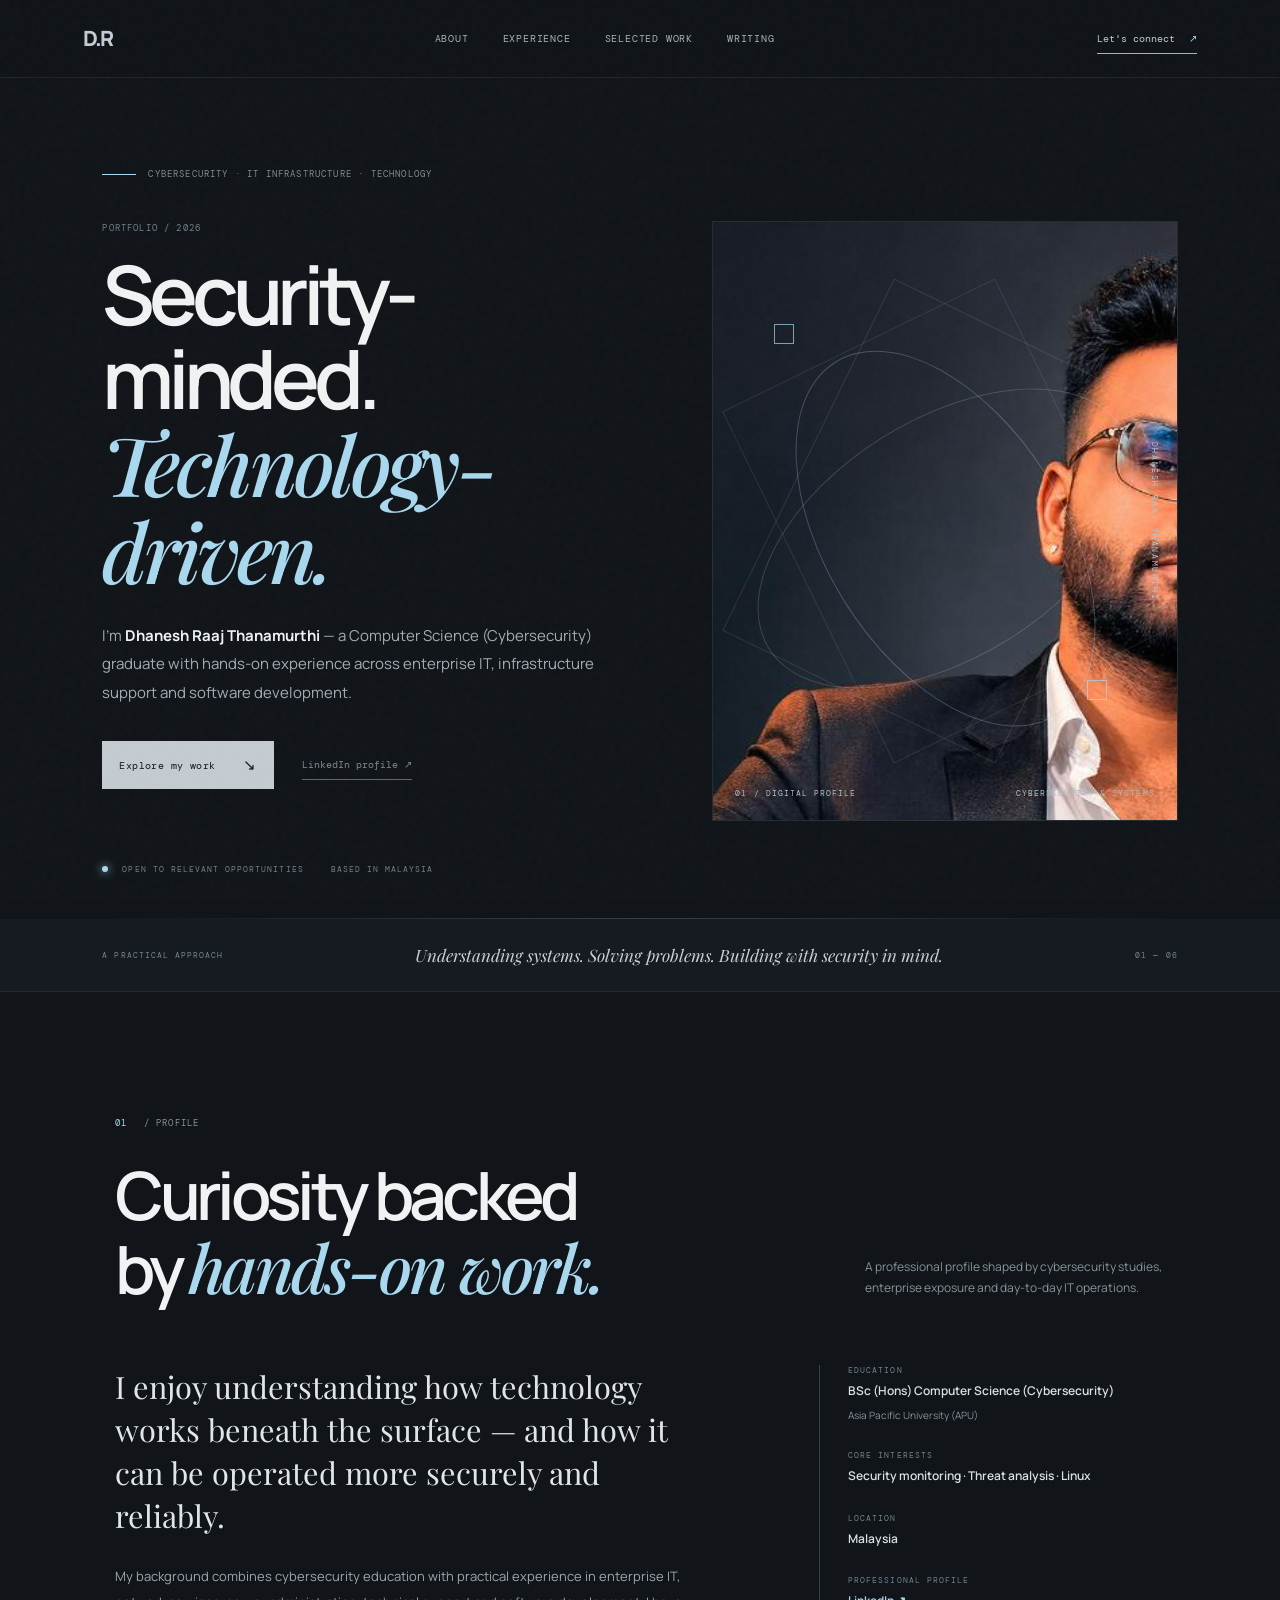
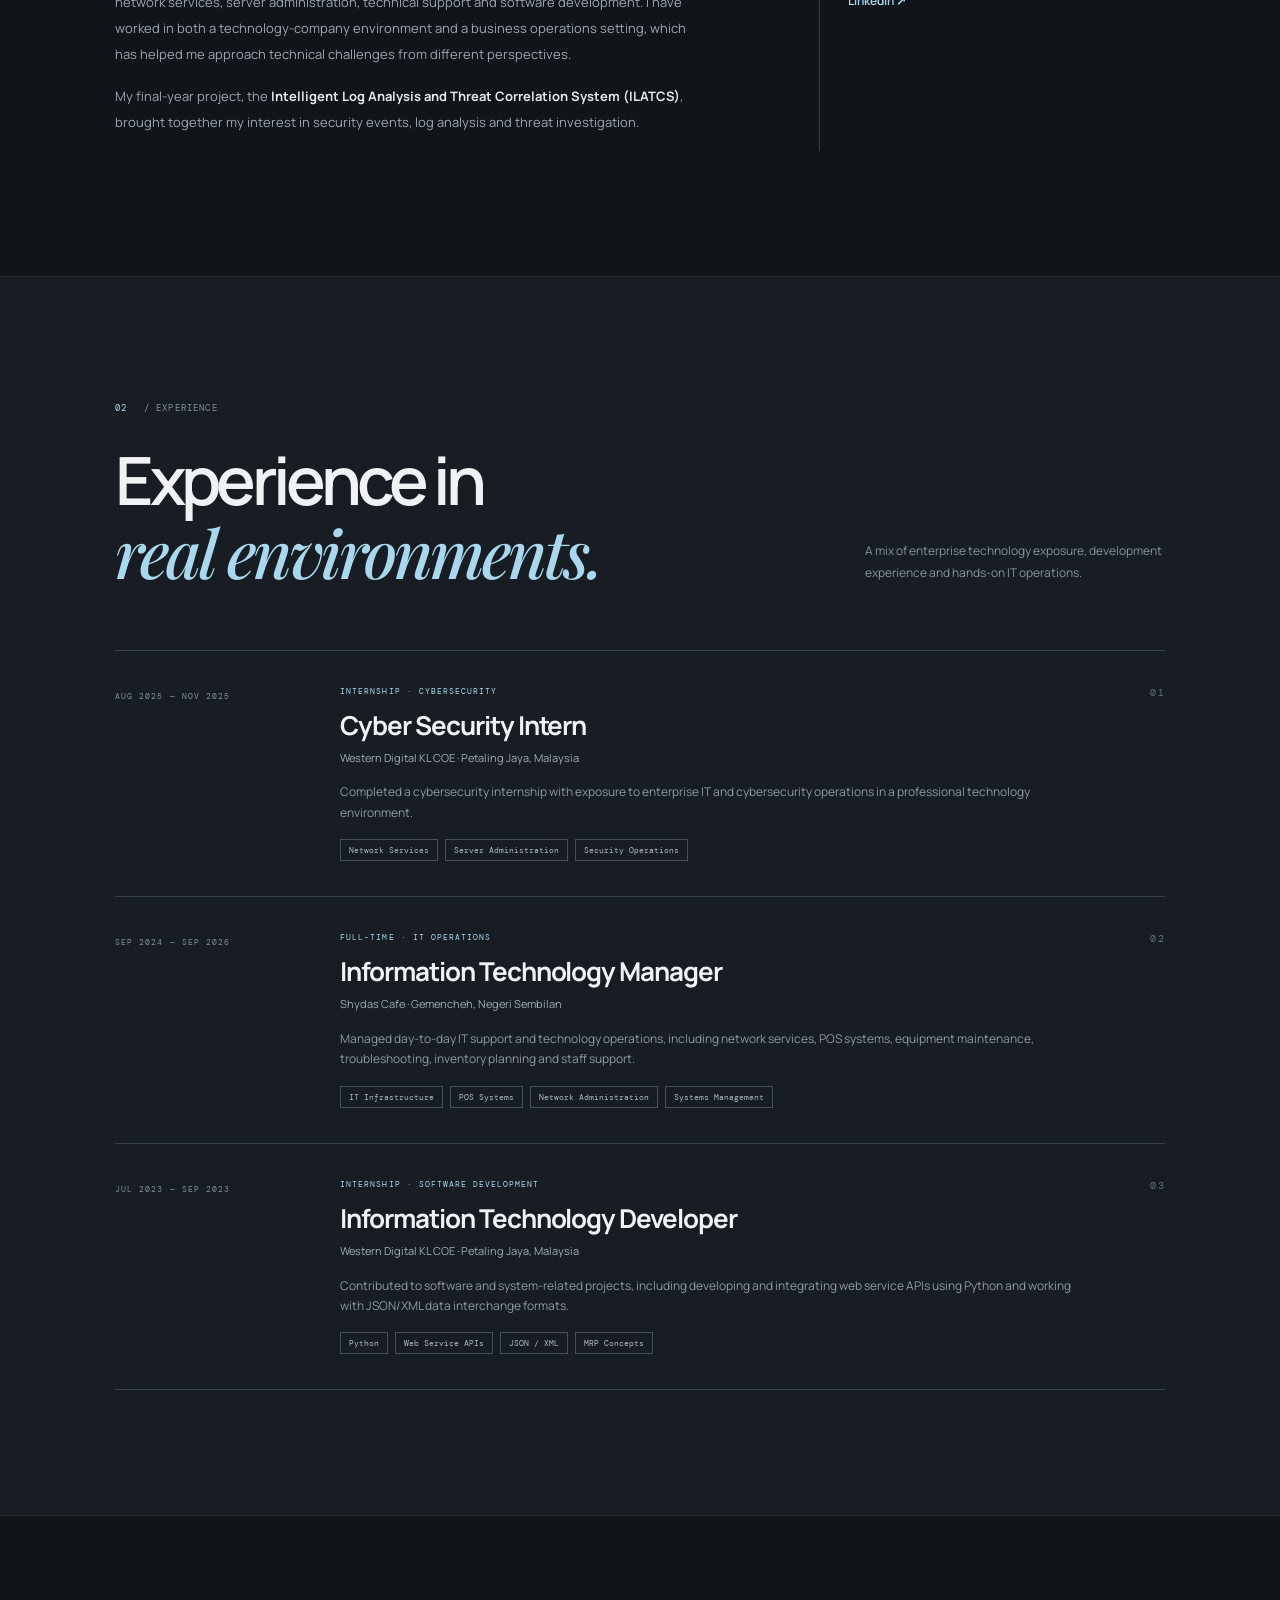
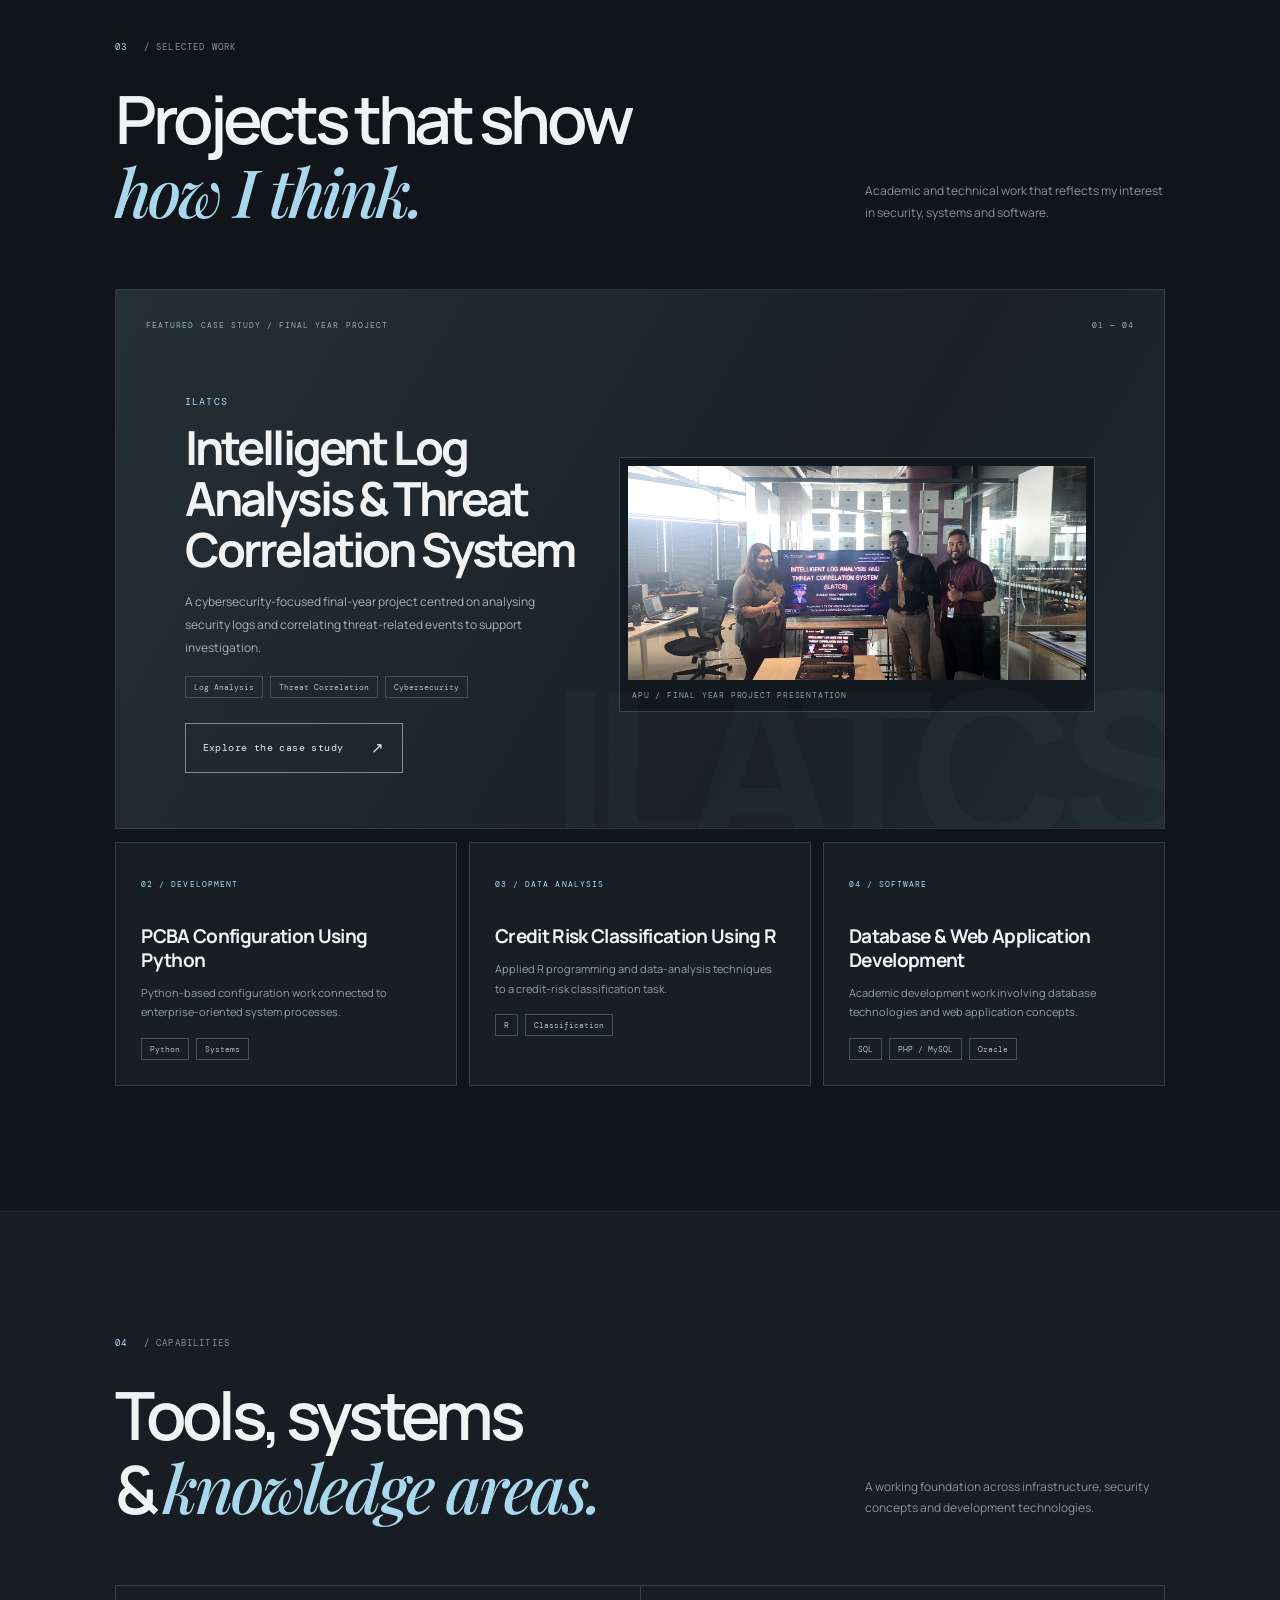
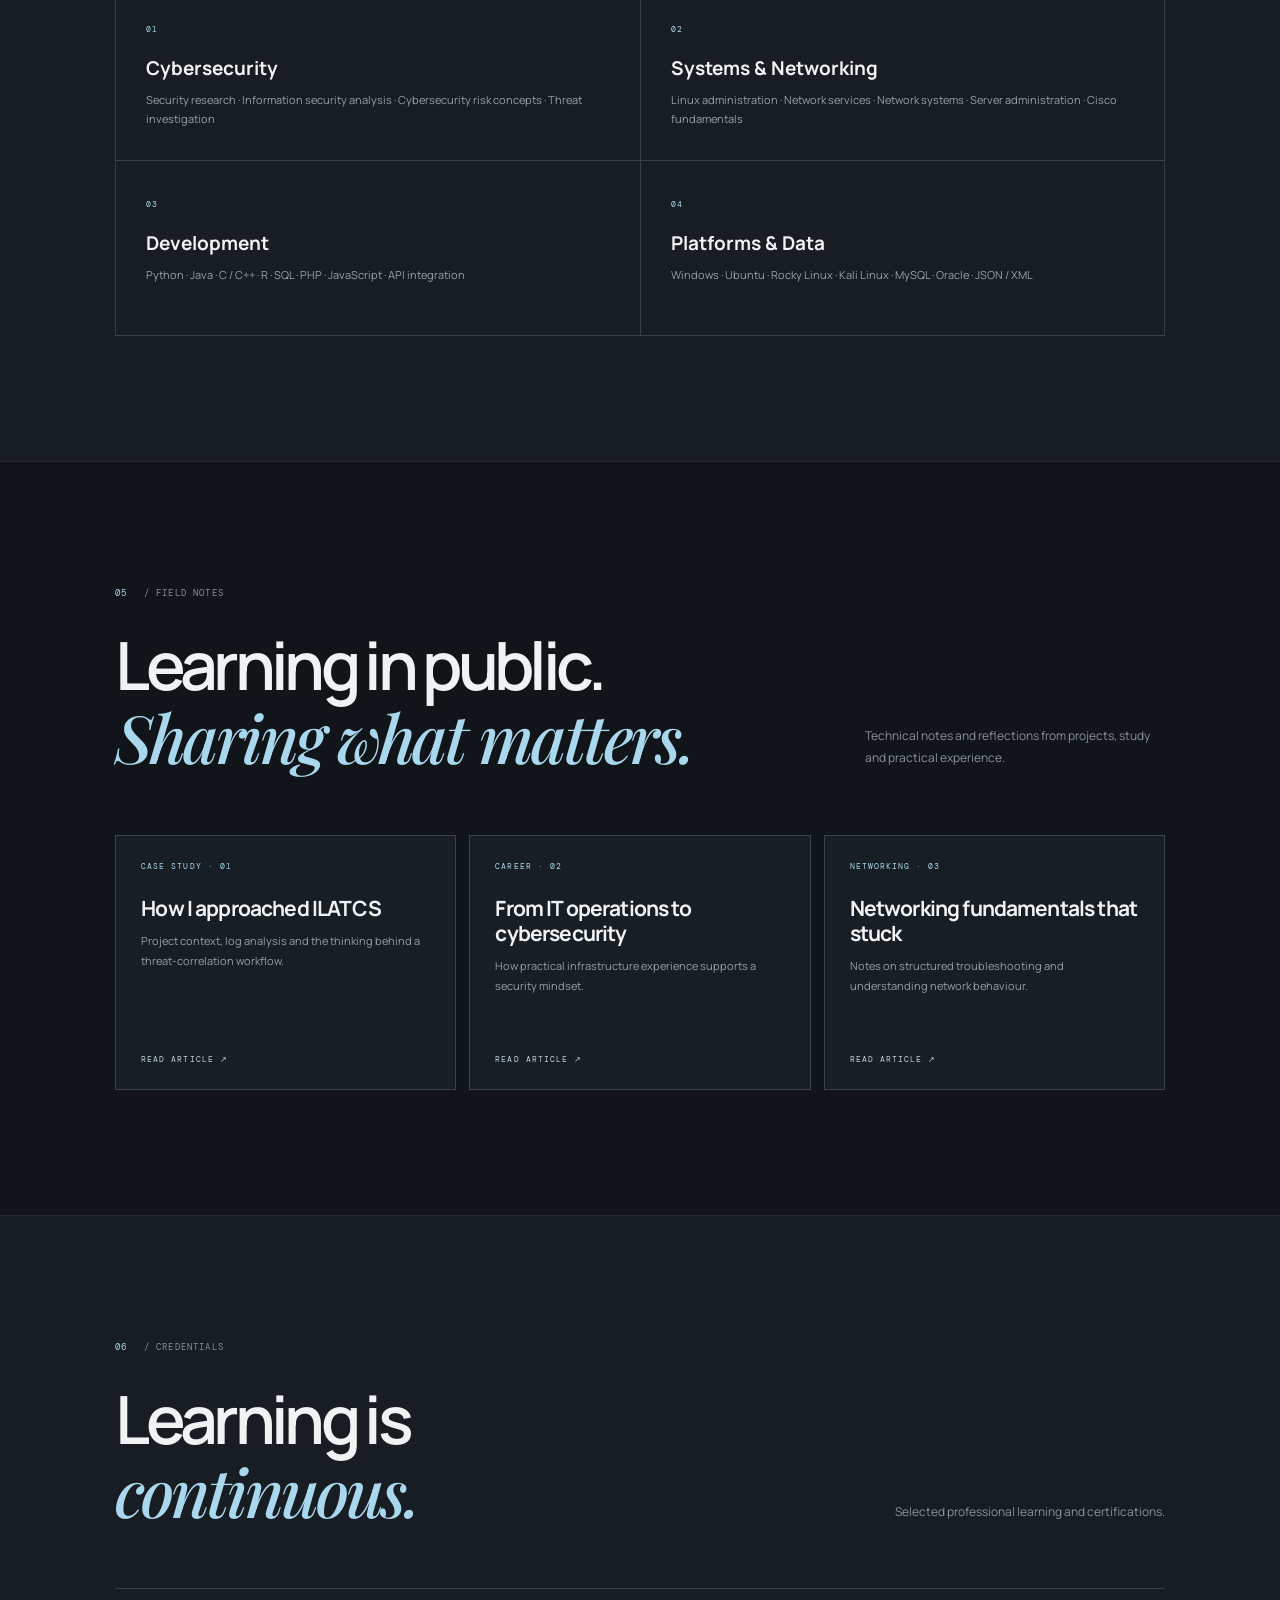
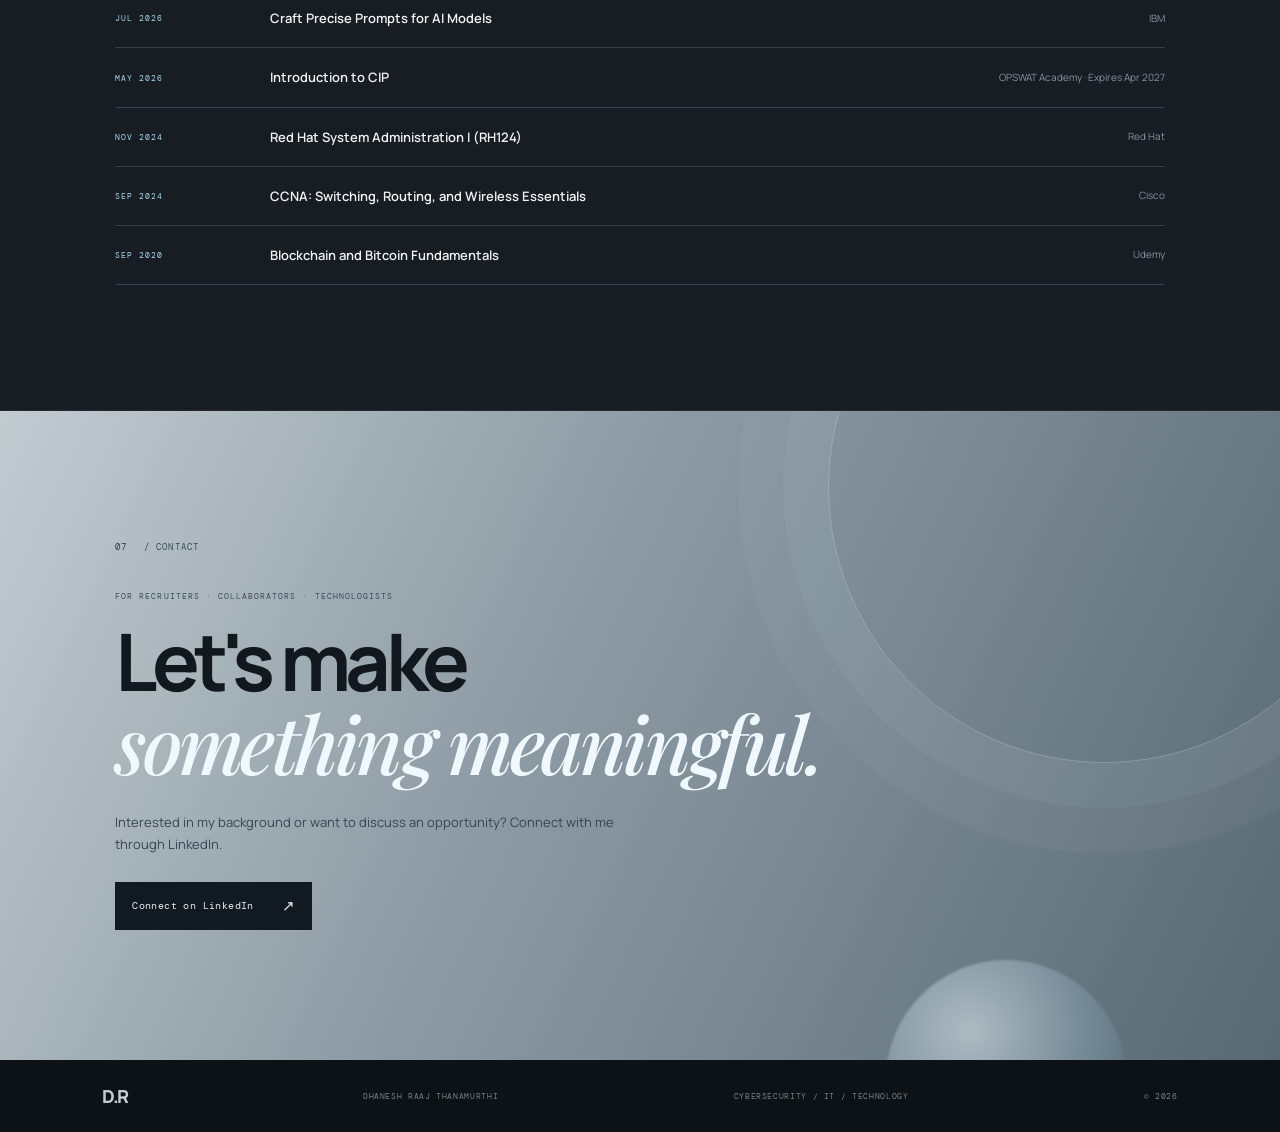
==== commit a2c9a0a8: "Update index.html" ====
--- a/index.html
+++ b/index.html
@@ -39,11 +39,12 @@
           <span>BASED IN MALAYSIA</span>
         </div>
       </div>
-      <div class="hero-art" aria-label="Abstract silver and ice-blue technical artwork">
-        <div class="orb orb-one"></div><div class="orb orb-two"></div>
+      <div class="hero-art hero-art-portrait" aria-label="Professional portrait of Dhanesh Raaj">
+        <img class="hero-portrait" src="assets/profile.png" alt="Dhanesh Raaj wearing a dark blazer and white shirt">
+        <div class="portrait-shade"></div>
         <div class="orbit orbit-a"></div><div class="orbit orbit-b"></div>
         <div class="crosshair crosshair-one"></div><div class="crosshair crosshair-two"></div>
-        <div class="hero-monogram">DR<span>.</span></div>
+        <div class="portrait-monogram">D<span>.</span>R</div>
         <div class="art-caption"><span>01 / DIGITAL PROFILE</span><span>CYBERSECURITY & SYSTEMS</span></div>
         <div class="vertical-caption">DHANESH RAAJ THANAMURTHI</div>
       </div>
--- a/style.css
+++ b/style.css
@@ -1,16 +1,21 @@
-@import url('https://fonts.googleapis.com/css2?family=DM+Mono:wght@400;500&family=Manrope:wght@400;500;600;700;800&display=swap');
-:root{--bg:#050b13;--panel:#09131f;--panel2:#0c1926;--text:#edf5ff;--muted:#8ea1b4;--line:#1b2d40;--blue:#55c0ff;--cyan:#72f0e1;--orange:#ff9b6b}
-*{box-sizing:border-box;margin:0;padding:0}html{scroll-behavior:smooth}body{background:var(--bg);color:var(--text);font-family:Manrope,Arial,sans-serif;line-height:1.65}.grid-bg{position:fixed;inset:0;z-index:-2;background-image:linear-gradient(rgba(255,255,255,.022) 1px,transparent 1px),linear-gradient(90deg,rgba(255,255,255,.022) 1px,transparent 1px);background-size:55px 55px;mask-image:linear-gradient(to bottom,#000,transparent 85%)}a{text-decoration:none;color:inherit}
-.topbar{height:70px;position:sticky;top:0;z-index:50;display:flex;align-items:center;justify-content:space-between;padding:0 6vw;background:rgba(5,11,19,.82);backdrop-filter:blur(18px);border-bottom:1px solid #142334}.logo{font-size:25px;font-weight:800}.logo span{color:var(--blue)}nav{display:flex;gap:27px;font:10px "DM Mono";color:#8fa2b5;text-transform:uppercase}nav a:hover{color:#fff}.resume{font:10px "DM Mono";padding:9px 13px;border:1px solid #29445c;border-radius:5px;color:var(--blue)}
-.hero{max-width:1300px;min-height:calc(100vh - 70px);margin:auto;padding:80px 6vw;display:grid;grid-template-columns:1.08fr .92fr;align-items:center;gap:70px}.status{display:inline-flex;align-items:center;gap:8px;font:9px "DM Mono";color:#9db1c5;border:1px solid #21364b;border-radius:100px;padding:6px 10px;margin-bottom:24px}.status i{width:6px;height:6px;border-radius:50%;background:#59e7a8;box-shadow:0 0 12px #59e7a8}.kicker{font:10px "DM Mono";letter-spacing:.16em;color:var(--blue);margin-bottom:18px}.hero h1{font-size:clamp(44px,6.2vw,79px);line-height:1.01;letter-spacing:-.065em}.hero h1 em{font-style:normal;color:var(--blue)}.intro{font-size:16px;color:var(--muted);max-width:680px;margin:27px 0}.actions{display:flex;gap:10px;flex-wrap:wrap}.btn{font-size:11px;font-weight:700;padding:12px 16px;border-radius:5px;display:inline-flex;gap:10px;align-items:center}.btn.primary{background:var(--blue);color:#04101a}.btn.secondary{border:1px solid #29445d;color:#d5e4f2}.btn:hover{transform:translateY(-2px)}.numbers{display:flex;gap:45px;margin-top:52px}.numbers div{display:grid}.numbers b{font-size:21px;color:#eaf5ff}.numbers span{font:9px "DM Mono";color:#637b91;text-transform:uppercase}
-.hero-right{position:relative}.portrait-card{width:min(430px,100%);margin-left:auto;aspect-ratio:.84;position:relative;border:1px solid #28425b;background:#0a1420;overflow:hidden;box-shadow:25px 25px 100px rgba(0,0,0,.4)}.portrait-card img{width:100%;height:100%;object-fit:cover;object-position:center top;filter:saturate(.86) contrast(1.04)}.scan{position:absolute;z-index:2;left:0;right:0;top:0;height:1px;background:var(--cyan);box-shadow:0 0 18px var(--cyan);opacity:.6;animation:scan 4s linear infinite}.corner{position:absolute;z-index:3;width:25px;height:25px;border-color:var(--blue)}.c1{top:15px;left:15px;border-top:1px solid;border-left:1px solid}.c2{top:15px;right:15px;border-top:1px solid;border-right:1px solid}.c3{bottom:15px;left:15px;border-bottom:1px solid;border-left:1px solid}.c4{bottom:15px;right:15px;border-bottom:1px solid;border-right:1px solid}.portrait-label{position:absolute;z-index:4;bottom:17px;left:17px;display:grid;background:rgba(4,11,18,.72);border-left:2px solid var(--blue);padding:8px 12px}.portrait-label span{font:11px "DM Mono";color:#fff}.portrait-label small{font:8px "DM Mono";color:#7590a6}.terminal{position:absolute;bottom:-28px;left:-40px;width:280px;background:#040a11;border:1px solid #25405a;box-shadow:0 15px 50px #0008}.term-head{padding:8px 11px;display:flex;justify-content:space-between;border-bottom:1px solid #182a3c;font:8px "DM Mono";color:#617b91}.term-body{padding:13px;font:9px/1.9 "DM Mono";color:#94abc0}.prompt{color:var(--blue)}.term-body b{color:#e6f4ff}
-.section{max-width:1300px;margin:auto;padding:115px 6vw}.dark{max-width:none;background:linear-gradient(180deg,#07111c,#081522);border-top:1px solid #102235;border-bottom:1px solid #102235}.dark>.section-title,.dark>.experience,.dark>.stack,.dark>.lab-console,.dark>.certs{max-width:1300px;margin-left:auto;margin-right:auto}.section-title{display:flex;gap:24px;align-items:flex-start;margin-bottom:48px}.section-title>span{font:10px "DM Mono";color:var(--blue);padding-top:7px}.section-title p{font:9px "DM Mono";letter-spacing:.18em;color:#647e96;margin-bottom:7px}.section-title h2{font-size:clamp(31px,4vw,51px);line-height:1.05;letter-spacing:-.055em}.about{display:grid;grid-template-columns:1.2fr .8fr;gap:100px}.about-copy{max-width:760px}.about-copy p{color:var(--muted);margin-bottom:19px;font-size:14px}.about-copy .big{font-size:25px;line-height:1.35;color:#e8f2fc;letter-spacing:-.025em}.facts{border-left:1px solid #264056;padding-left:30px;display:grid;gap:24px}.facts div{display:grid;gap:4px}.facts span,.experience label,.stack span,.blog-grid article>span,.certs b{font:9px "DM Mono";letter-spacing:.12em;color:#668198}.facts b{font-size:12px}.facts a{color:var(--blue)}
-.experience article{display:grid;grid-template-columns:150px 1fr;gap:35px;border-top:1px solid var(--line);padding:31px 0}.experience article:last-child{border-bottom:1px solid var(--line)}.experience time{font:10px "DM Mono";color:var(--blue)}.experience h3{font-size:23px;margin:4px 0 9px;letter-spacing:-.03em}.experience p{max-width:760px;color:var(--muted);font-size:13px}.chips{display:flex;gap:7px;flex-wrap:wrap;margin-top:14px}.chips i{font:8px "DM Mono";font-style:normal;color:#91a8bc;border:1px solid #253c52;border-radius:4px;padding:4px 7px}
-.project-main{display:grid;grid-template-columns:1.3fr .7fr;gap:14px}.project-feature{min-height:480px;padding:40px;background:linear-gradient(145deg,#0c2438,#07131f);border:1px solid #24425b;position:relative;overflow:hidden}.project-feature:after{content:"ILATCS";position:absolute;right:-25px;bottom:-55px;font:130px "DM Mono";color:#ffffff03}.project-num{font:10px "DM Mono";color:var(--blue)}.project-feature h3{font-size:42px;line-height:1.05;letter-spacing:-.055em;max-width:680px;margin:55px 0 17px}.project-feature>p{max-width:650px;color:var(--muted);font-size:14px}.text-link{display:inline-block;margin-top:35px;color:var(--blue);font:10px "DM Mono";position:relative;z-index:2}.project-side{display:grid;gap:14px}.project-side>div{padding:26px;border:1px solid var(--line);background:#091521}.project-side span{font:9px "DM Mono";color:#607a91}.project-side h3{font-size:20px;line-height:1.15;margin:20px 0 8px}.project-side p{font-size:12px;color:var(--muted)}
-.stack{display:grid;grid-template-columns:1fr 1fr;gap:1px;background:#1b2d3e;border:1px solid #1b2d3e}.stack div{background:#081522;padding:25px;display:grid;gap:9px}.stack b{font-size:13px;color:#d5e3ef}.lab-console{margin-top:20px;border:1px solid #1b354b;background:#03090f}.lab-console pre{padding:25px;font:10px/2 "DM Mono";color:#7f98ae}.lab-console pre span{color:var(--blue)}
-.blog-grid{display:grid;grid-template-columns:repeat(3,1fr);gap:13px}.blog-grid article{min-height:275px;padding:27px;border:1px solid var(--line);background:#08131f;transition:.25s}.blog-grid article:hover{border-color:#365875;transform:translateY(-4px)}.blog-grid h3{font-size:22px;line-height:1.12;margin:24px 0 12px}.blog-grid p{font-size:12px;color:var(--muted)}.blog-grid a{display:inline-block;margin-top:25px;color:var(--blue);font:9px "DM Mono"}
-.certs{display:grid;grid-template-columns:repeat(5,1fr);gap:9px}.certs div{padding:21px;border:1px solid var(--line);min-height:190px}.certs h3{font-size:15px;line-height:1.25;margin:16px 0 7px}.certs p{font-size:11px;color:#71879b}.contact{border-top:1px solid #152739;padding:130px 6vw}.contact-inner{max-width:1300px;margin:auto}.contact h2{font-size:clamp(44px,6vw,80px);line-height:.98;letter-spacing:-.06em}.contact-inner>p:not(.kicker){max-width:610px;color:var(--muted);margin:25px 0}.contact .actions{margin-top:25px}footer{border-top:1px solid #132536;display:flex;justify-content:space-between;padding:22px 6vw;color:#526b81;font:8px "DM Mono";letter-spacing:.1em}
-.reveal{opacity:0;transform:translateY(18px);transition:.8s}.reveal.show{opacity:1;transform:none}@keyframes scan{0%{top:0}50%{top:100%}100%{top:0}}
-@media(max-width:900px){nav{display:none}.hero{grid-template-columns:1fr;padding-top:55px}.hero-right{order:-1}.portrait-card{margin:auto;width:min(390px,88vw)}.terminal{left:0}.about,.project-main{grid-template-columns:1fr;gap:35px}.project-feature{min-height:390px}.certs{grid-template-columns:repeat(2,1fr)}.blog-grid{grid-template-columns:1fr}.section{padding:85px 6vw}}
-@media(max-width:600px){.topbar{padding:0 5vw}.resume{display:none}.hero{padding-left:5vw;padding-right:5vw}.hero h1{font-size:42px}.numbers{gap:20px}.numbers span{font-size:7px}.terminal{width:250px}.section{padding:75px 5vw}.section-title{gap:14px}.experience article{grid-template-columns:1fr;gap:9px}.stack,.certs{grid-template-columns:1fr}.project-feature h3{font-size:31px}.contact{padding:90px 5vw}footer{flex-direction:column;gap:8px}}
-@media(prefers-reduced-motion:reduce){.reveal{opacity:1;transform:none;transition:none}}
+@import url('https://fonts.googleapis.com/css2?family=DM+Mono:wght@400;500&family=Manrope:wght@400;500;600;700;800&family=Playfair+Display:ital,wght@0,500;0,600;1,500&display=swap');
+:root{--bg:#111519;--bg2:#171d22;--panel:#1b2228;--ink:#f0f2f3;--muted:#a3adb5;--silver:#c4cbd1;--silver2:#7f8a94;--ice:#a9d8ee;--line:#35414a;--mono:'DM Mono',monospace;--sans:'Manrope',sans-serif;--serif:'Playfair Display',serif}
+*{box-sizing:border-box;margin:0;padding:0}html{scroll-behavior:smooth;scroll-padding-top:90px}body{background:var(--bg);color:var(--ink);font-family:var(--sans);line-height:1.7;overflow-x:hidden}a{color:inherit;text-decoration:none}::selection{background:var(--ice);color:#10161b}.grain{position:fixed;inset:0;pointer-events:none;z-index:100;opacity:.045;background-image:url("data:image/svg+xml,%3Csvg viewBox='0 0 180 180' xmlns='http://www.w3.org/2000/svg'%3E%3Cfilter id='n'%3E%3CfeTurbulence type='fractalNoise' baseFrequency='.9' numOctaves='3' stitchTiles='stitch'/%3E%3C/filter%3E%3Crect width='100%25' height='100%25' filter='url(%23n)' opacity='.45'/%3E%3C/svg%3E")}.progress{position:fixed;top:0;left:0;height:2px;width:0;background:var(--ice);z-index:120;box-shadow:0 0 12px #a9d8ee88}
+.site-header{height:78px;padding:0 6.5vw;display:flex;align-items:center;justify-content:space-between;border-bottom:1px solid #ffffff12;background:#111519eF;backdrop-filter:blur(18px);position:sticky;top:0;z-index:90}.wordmark{font-size:21px;font-weight:800;letter-spacing:-.09em;color:var(--silver)}.wordmark span{color:var(--ice)}.desktop-nav{display:flex;gap:34px;font:10px var(--mono);text-transform:uppercase;letter-spacing:.08em;color:#a9b2b9}.desktop-nav a,.header-link{transition:color .2s}.desktop-nav a:hover,.header-link:hover{color:var(--ice)}.header-link{font:10px var(--mono);color:var(--silver);border-bottom:1px solid #9eb8c5;padding:8px 0}.header-link span{color:var(--ice);margin-left:8px}.menu-toggle{display:none;background:none;color:var(--ink);border:0;font-size:22px}
+.hero{min-height:calc(100svh - 78px);padding:90px 8vw 45px;display:grid;grid-template-columns:1.08fr .92fr;align-items:center;gap:5vw;position:relative;max-width:1600px;margin:auto}.hero-copy{position:relative;z-index:2}.eyebrow,.section-kicker,.hero-index,.strip-label,.strip-number,.hero-foot,.art-caption,.vertical-caption,.experience-type,.experience-date,.experience-count,.featured-top,.project-label,.project-card>span,.capability>span,.writing-card>span,.writing-card>b,.credential-list span,.contact-overline{font:9px var(--mono);letter-spacing:.13em}.eyebrow{display:flex;align-items:center;gap:12px;color:var(--silver2)}.eyebrow-line{height:1px;width:34px;background:var(--ice)}.hero-index{margin-top:42px;color:#71808a}.hero h1{font-size:clamp(48px,6.4vw,91px);line-height:1.03;letter-spacing:-.075em;font-weight:600;margin:18px 0 26px}.hero h1 em,.section-heading-row h2 em,.contact-section h2 em{font-family:var(--serif);font-weight:500;color:var(--ice);letter-spacing:-.045em}.hero-intro{font-size:15px;color:var(--muted);max-width:610px;line-height:1.9}.hero-intro strong{color:var(--ink);font-weight:700}.hero-actions{display:flex;align-items:center;gap:28px;margin-top:34px}.button{display:inline-flex;align-items:center;gap:28px;padding:14px 17px;font:10px var(--mono);letter-spacing:.04em;transition:transform .25s,background .25s,border .25s}.button:hover{transform:translateY(-3px)}.button-light{background:var(--silver);color:#11171c}.button-light:hover{background:var(--ice)}.button span{font-size:15px}.text-button{font:10px var(--mono);color:var(--silver2);border-bottom:1px solid #5b6871;padding:8px 0}.text-button:hover{color:var(--ice);border-color:var(--ice)}.hero-foot{display:flex;gap:27px;flex-wrap:wrap;color:#71808a;margin-top:75px;font-size:8px}.status-dot{display:inline-block;width:6px;height:6px;border-radius:50%;background:var(--ice);box-shadow:0 0 10px #a9d8ee;margin-right:8px}
+.hero-art{height:min(600px,67vw);min-height:430px;position:relative;overflow:hidden;background:radial-gradient(ellipse at 52% 44%,#52616c 0,#2d3942 22%,#1b242b 48%,#12181d 75%);border:1px solid #a8bac51f;box-shadow:inset 0 0 90px #080c1080}.hero-art:before,.hero-art:after{content:"";position:absolute;inset:8%;border:1px solid #d9e6ed24;transform:rotate(26deg) scale(.78)}.hero-art:after{transform:rotate(-26deg) scale(.78);border-color:#a9d8ee24}.orb{position:absolute;border-radius:50%;filter:blur(1px)}.orb-one{width:54%;aspect-ratio:1;left:22%;top:20%;background:radial-gradient(circle at 35% 28%,#f4f6f7 0,#aab6bf 13%,#697782 38%,#35434d 63%,#1c252c 72%);box-shadow:0 0 80px #c8dce82b,inset -22px -24px 55px #090e13b0}.orb-two{width:16%;aspect-ratio:1;right:10%;top:20%;background:radial-gradient(circle at 30% 25%,#e5f7ff,#80a4b7 28%,#334b59 70%);box-shadow:0 0 55px #a9d8ee55}.orbit{position:absolute;border:1px solid #c6d8e333;border-radius:50%;width:90%;height:40%;left:5%;top:33%;transform:rotate(-32deg)}.orbit-b{transform:rotate(58deg);border-color:#a9d8ee45}.hero-monogram{position:absolute;left:50%;top:48%;transform:translate(-50%,-50%);font-size:clamp(80px,12vw,160px);font-weight:800;letter-spacing:-.12em;color:#f2f5f6d9;text-shadow:0 8px 40px #0008}.hero-monogram span{color:var(--ice)}.art-caption{position:absolute;bottom:22px;left:22px;right:22px;display:flex;justify-content:space-between;color:#aebdc7;font-size:8px}.vertical-caption{position:absolute;right:17px;top:50%;writing-mode:vertical-rl;transform:translateY(-50%);color:#b7c4cb;font-size:8px;letter-spacing:.2em}.crosshair{position:absolute;width:20px;height:20px;border:1px solid var(--ice);opacity:.7}.crosshair-one{left:13%;top:17%}.crosshair-two{right:15%;bottom:20%}
+.hero-bottom-rule{position:absolute;bottom:0;left:8vw;right:8vw;height:1px;background:linear-gradient(90deg,transparent,#73828d66,transparent)}
+.intro-strip{padding:25px 8vw;display:flex;align-items:center;justify-content:space-between;gap:20px;border-bottom:1px solid #ffffff12;background:#151b20}.strip-label,.strip-number{color:#75838d;font-size:8px}.intro-strip p{font:italic 17px var(--serif);color:#c8d0d5}
+.section{padding:125px 9vw;max-width:1600px;margin:auto}.section-kicker{color:#83919a;font-size:9px;margin-bottom:30px}.section-kicker span{color:var(--ice);margin-right:10px}.section-heading-row{display:flex;justify-content:space-between;align-items:flex-end;gap:40px;margin-bottom:60px}.section-heading-row h2{font-size:clamp(38px,5.2vw,68px);line-height:1.08;letter-spacing:-.07em;font-weight:600}.section-side-note{max-width:300px;color:#87949c;font-size:12px;line-height:1.8;padding-bottom:6px}.about-grid{display:grid;grid-template-columns:1.25fr .75fr;gap:10vw}.about-copy{max-width:730px}.large-copy{font:clamp(22px,2.4vw,31px)/1.4 var(--serif);color:#e0e5e8;margin-bottom:26px}.about-copy p:not(.large-copy){font-size:13px;color:#9ba7af;line-height:2;margin-bottom:16px}.about-copy strong{color:#e4e9ec}.profile-facts{border-left:1px solid var(--line);padding-left:28px;display:grid;gap:26px;align-content:start}.profile-facts div{display:grid;gap:6px}.profile-facts span{font:8px var(--mono);color:#71818c;letter-spacing:.13em}.profile-facts strong{font-size:12px;font-weight:600;color:#d9e0e4}.profile-facts small{font-size:10px;color:#85939c}.profile-facts a{color:var(--ice)}
+.experience-section,.capabilities-section,.credentials-section{max-width:none;background:var(--bg2);border-top:1px solid #ffffff0d;border-bottom:1px solid #ffffff0d}.experience-section>.section-kicker,.experience-section>.section-heading-row,.experience-section>.experience-list,.capabilities-section>.section-kicker,.capabilities-section>.section-heading-row,.capabilities-section>.capability-grid,.credentials-section>.section-kicker,.credentials-section>.section-heading-row,.credentials-section>.credential-list{max-width:1312px;margin-left:auto;margin-right:auto}.experience-list{border-top:1px solid var(--line)}.experience-item{display:grid;grid-template-columns:190px 1fr 45px;gap:35px;padding:35px 0;border-bottom:1px solid var(--line)}.experience-date{color:#81909a;padding-top:5px;font-size:8px}.experience-type{color:var(--ice);font-size:8px}.experience-main h3{font-size:26px;letter-spacing:-.04em;margin:7px 0 2px}.company{font-size:11px;color:#a2adb4;margin-bottom:15px}.experience-main>p:last-of-type{font-size:12px;color:#8d9aa3;max-width:760px}.experience-count{font-size:10px;color:#62717b;text-align:right}
+.tags{display:flex;gap:7px;flex-wrap:wrap;margin-top:16px}.tags span{font:8px var(--mono);color:#aebbc3;border:1px solid #45515a;padding:5px 8px}
+.featured-project{background:linear-gradient(120deg,#252f36,#192127 65%,#202a31);border:1px solid #68798538;padding:30px;position:relative;overflow:hidden}.featured-project:after{content:"ILATCS";position:absolute;right:-20px;bottom:-85px;font:clamp(100px,17vw,220px) var(--sans);font-weight:800;letter-spacing:-.1em;color:#e6f3fa06;pointer-events:none}.featured-top{display:flex;justify-content:space-between;color:#9aa8b1;font-size:8px}.featured-content{display:grid;grid-template-columns:.9fr 1.1fr;gap:45px;align-items:center;padding:65px 3vw 25px}.project-label{color:var(--ice);font-size:10px}.featured-text h3{font-size:clamp(29px,3.7vw,47px);line-height:1.08;letter-spacing:-.06em;margin:14px 0 17px}.featured-text>p{color:#a6b1b8;font-size:12px;line-height:1.9;max-width:500px}.button-outline{border:1px solid #81919b;color:#e3e9ed;margin-top:25px}.button-outline:hover{border-color:var(--ice);color:var(--ice)}.featured-visual{position:relative;border:1px solid #8ba0ae50;padding:8px;background:#11181e}.featured-visual img{width:100%;display:block;filter:saturate(.72) contrast(1.04)}.image-caption{font:8px var(--mono);letter-spacing:.1em;color:#8c9ba5;padding:10px 4px 3px}.project-grid{display:grid;grid-template-columns:repeat(3,1fr);gap:12px;margin-top:13px}.project-card{padding:25px;border:1px solid #313e47;background:#171e24;min-height:225px;transition:transform .3s,border-color .3s}.project-card:hover{transform:translateY(-5px);border-color:#a9d8ee70}.project-card>span{color:var(--ice);font-size:8px}.project-card h3{font-size:19px;line-height:1.25;letter-spacing:-.035em;margin:30px 0 10px}.project-card p{font-size:11px;color:#929fa7;line-height:1.8}
+.capability-grid{display:grid;grid-template-columns:repeat(2,1fr);border-top:1px solid var(--line);border-left:1px solid var(--line)}.capability{padding:27px 30px;border-right:1px solid var(--line);border-bottom:1px solid var(--line);min-height:175px}.capability>span{color:var(--ice);font-size:8px}.capability h3{font-size:19px;margin:12px 0 7px}.capability p{font-size:11px;color:#96a3ab;max-width:460px}
+.writing-grid{display:grid;grid-template-columns:repeat(3,1fr);gap:13px}.writing-card{display:flex;flex-direction:column;min-height:255px;padding:25px;border:1px solid #36434c;background:#171e24;transition:transform .25s,border-color .25s}.writing-card:hover{transform:translateY(-5px);border-color:#a9d8ee88}.writing-card>span{color:var(--ice);font-size:8px}.writing-card h3{font-size:21px;line-height:1.2;letter-spacing:-.04em;margin:25px 0 10px}.writing-card p{font-size:11px;color:#95a1a9;line-height:1.8}.writing-card>b{font-size:8px;color:#c3d2dc;margin-top:auto;padding-top:23px}
+.credential-list{border-top:1px solid var(--line)}.credential-list>div{display:grid;grid-template-columns:130px 1fr 220px;gap:25px;align-items:center;padding:18px 0;border-bottom:1px solid var(--line)}.credential-list span{font-size:8px;color:var(--ice)}.credential-list strong{font-size:13px;font-weight:600}.credential-list small{font-size:10px;color:#87949c;text-align:right}
+.contact-section{position:relative;overflow:hidden;padding:130px 9vw;background:linear-gradient(115deg,#c2cbd0 0%,#8d9ba4 42%,#586974 100%);color:#12191e}.contact-section:before{content:"";position:absolute;width:550px;height:550px;border:1px solid #eaf7ff40;border-radius:50%;right:-100px;top:-200px;box-shadow:0 0 0 45px #eaf7ff0b,0 0 0 90px #eaf7ff08}.contact-orb{position:absolute;width:240px;height:240px;border-radius:50%;right:12%;bottom:-140px;background:radial-gradient(circle at 35% 30%,#effaff,#7e98a6 55%,#3d515d);filter:blur(1px);opacity:.5}.contact-section .section-kicker{color:#394a55;position:relative}.contact-section .section-kicker span{color:#243b49}.contact-overline{color:#394d58;margin:38px 0 20px;font-size:8px}.contact-section h2{font-size:clamp(43px,6.2vw,83px);line-height:1.02;letter-spacing:-.07em;position:relative}.contact-section h2 em{color:#eff8fc}.contact-copy{max-width:500px;color:#334650;font-size:13px;margin:25px 0 27px;position:relative}.contact-section .button-light{background:#111a20;color:#eaf0f3;position:relative}.contact-section .button-light:hover{background:#273c49}
+.site-footer{display:flex;align-items:center;justify-content:space-between;gap:15px;padding:24px 8vw;background:#0d1216;color:#74818a;font:8px var(--mono);letter-spacing:.08em}.site-footer .wordmark{font:800 18px var(--sans);color:#c3ccd2}
+.reveal{opacity:0;transform:translateY(22px);transition:opacity .8s ease,transform .8s ease}.reveal.visible{opacity:1;transform:none}
+@media(max-width:950px){.hero{grid-template-columns:1fr;padding-top:65px}.hero-art{height:520px;max-width:650px;width:100%;margin:15px auto 0}.hero-copy{max-width:800px}.about-grid{gap:5vw}.featured-content{grid-template-columns:1fr}.featured-visual{max-width:800px}.experience-item{grid-template-columns:145px 1fr 25px}.credential-list>div{grid-template-columns:100px 1fr 170px}}
+@media(max-width:680px){.site-header{height:66px;padding:0 5vw}.desktop-nav{display:none;position:absolute;top:66px;left:0;right:0;padding:20px 5vw;background:#141a1f;flex-direction:column;gap:20px;border-bottom:1px solid var(--line)}.desktop-nav.open{display:flex}.menu-toggle{display:block}.header-link{margin-left:auto;margin-right:20px}.hero{padding:60px 6vw 35px;min-height:auto}.hero h1{font-size:clamp(43px,12vw,65px)}.hero-art{min-height:350px;height:95vw;max-height:480px}.hero-foot{margin-top:45px}.intro-strip{padding:20px 6vw;align-items:flex-start;flex-direction:column;gap:6px}.intro-strip p{font-size:16px}.strip-number{display:none}.section{padding:85px 6vw}.section-heading-row{display:block;margin-bottom:40px}.section-side-note{margin-top:18px}.about-grid{grid-template-columns:1fr;gap:35px}.profile-facts{border-left:0;border-top:1px solid var(--line);padding:25px 0 0;grid-template-columns:1fr 1fr;gap:22px}.experience-item{grid-template-columns:1fr 25px;gap:8px 15px;padding:28px 0}.experience-date{grid-column:1/-1}.experience-main{grid-column:1}.experience-count{grid-column:2;grid-row:2}.experience-main h3{font-size:23px}.featured-project{padding:20px}.featured-content{padding:42px 0 10px;gap:30px}.featured-text h3{font-size:34px}.project-grid,.writing-grid{grid-template-columns:1fr}.project-card{min-height:190px}.capability-grid{grid-template-columns:1fr}.capability{min-height:145px;padding:22px}.credential-list>div{grid-template-columns:1fr;gap:5px;padding:16px 0}.credential-list small{text-align:left}.contact-section{padding:90px 6vw}.site-footer{padding:22px 6vw;flex-wrap:wrap}.site-footer>span:nth-of-type(2){display:none}}
+@media(prefers-reduced-motion:reduce){html{scroll-behavior:auto}.reveal{opacity:1;transform:none;transition:none}*{animation-duration:.01ms!important;transition-duration:.01ms!important}}
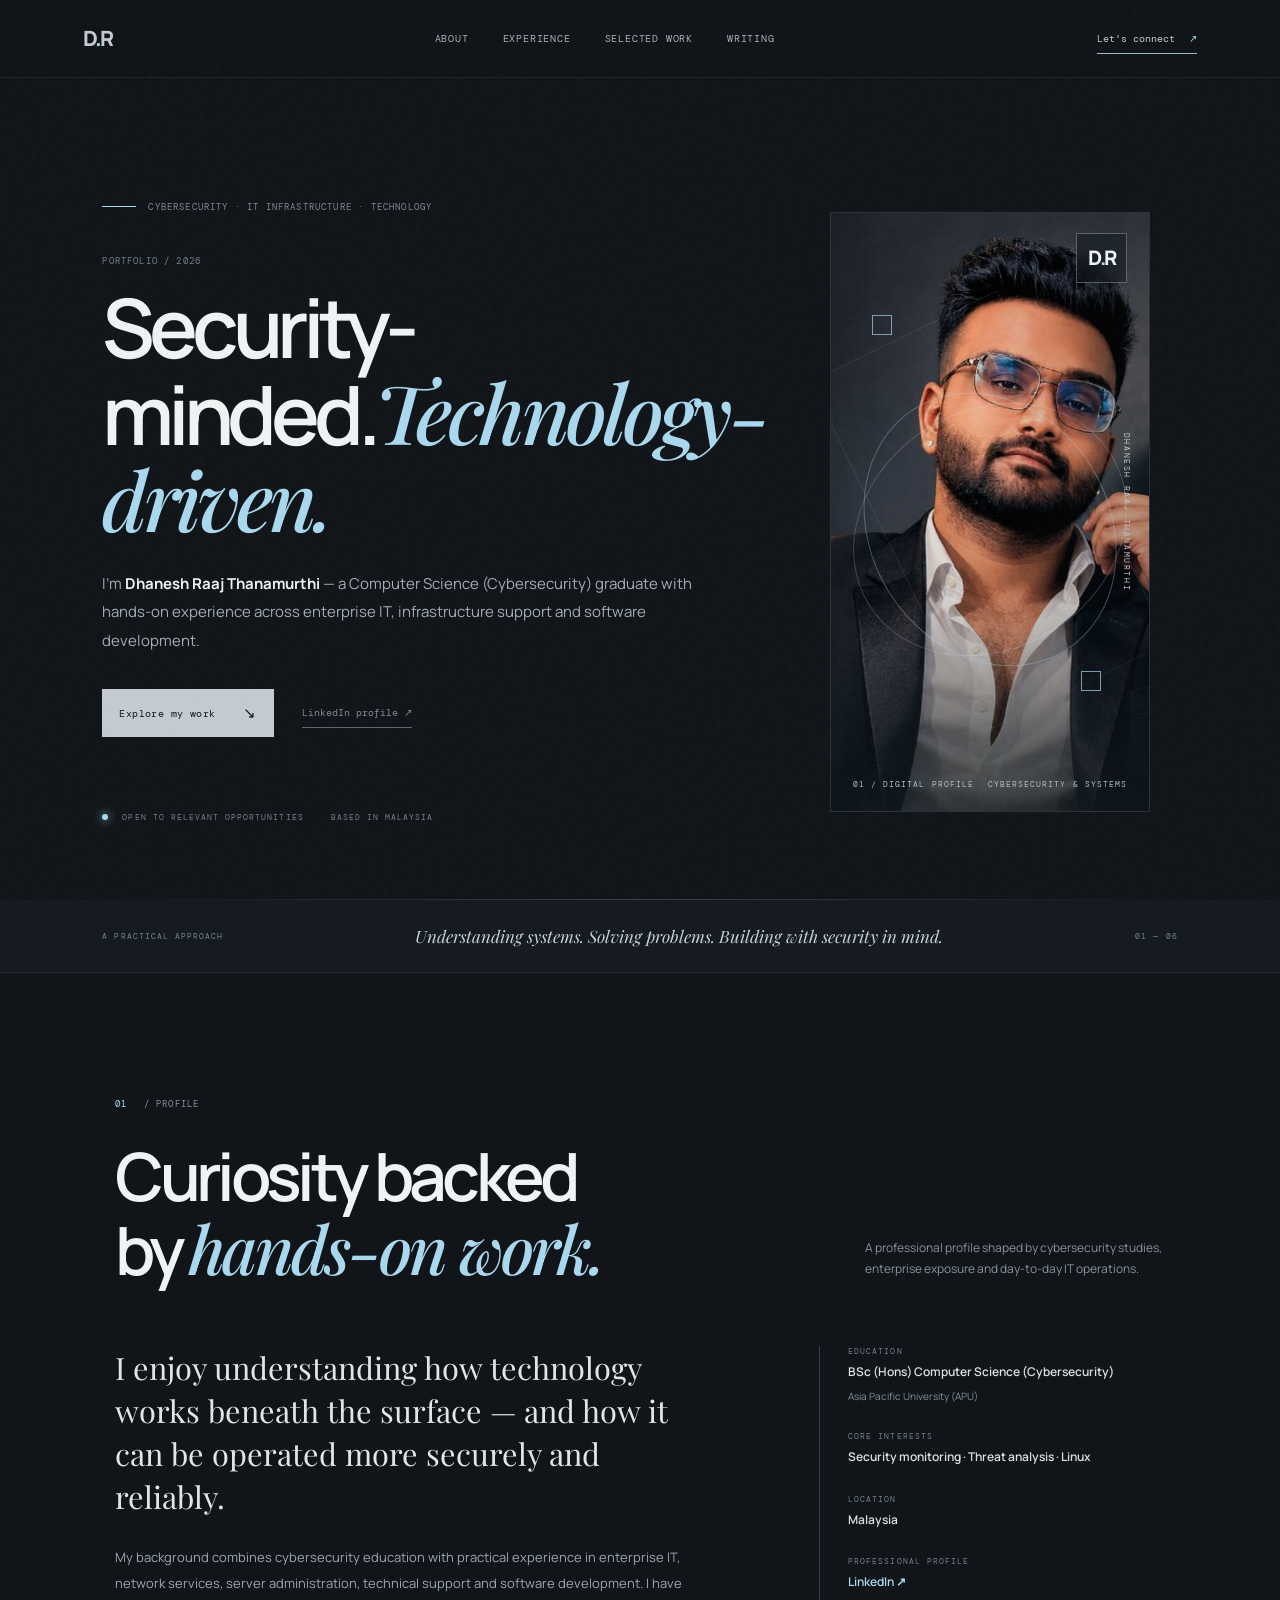
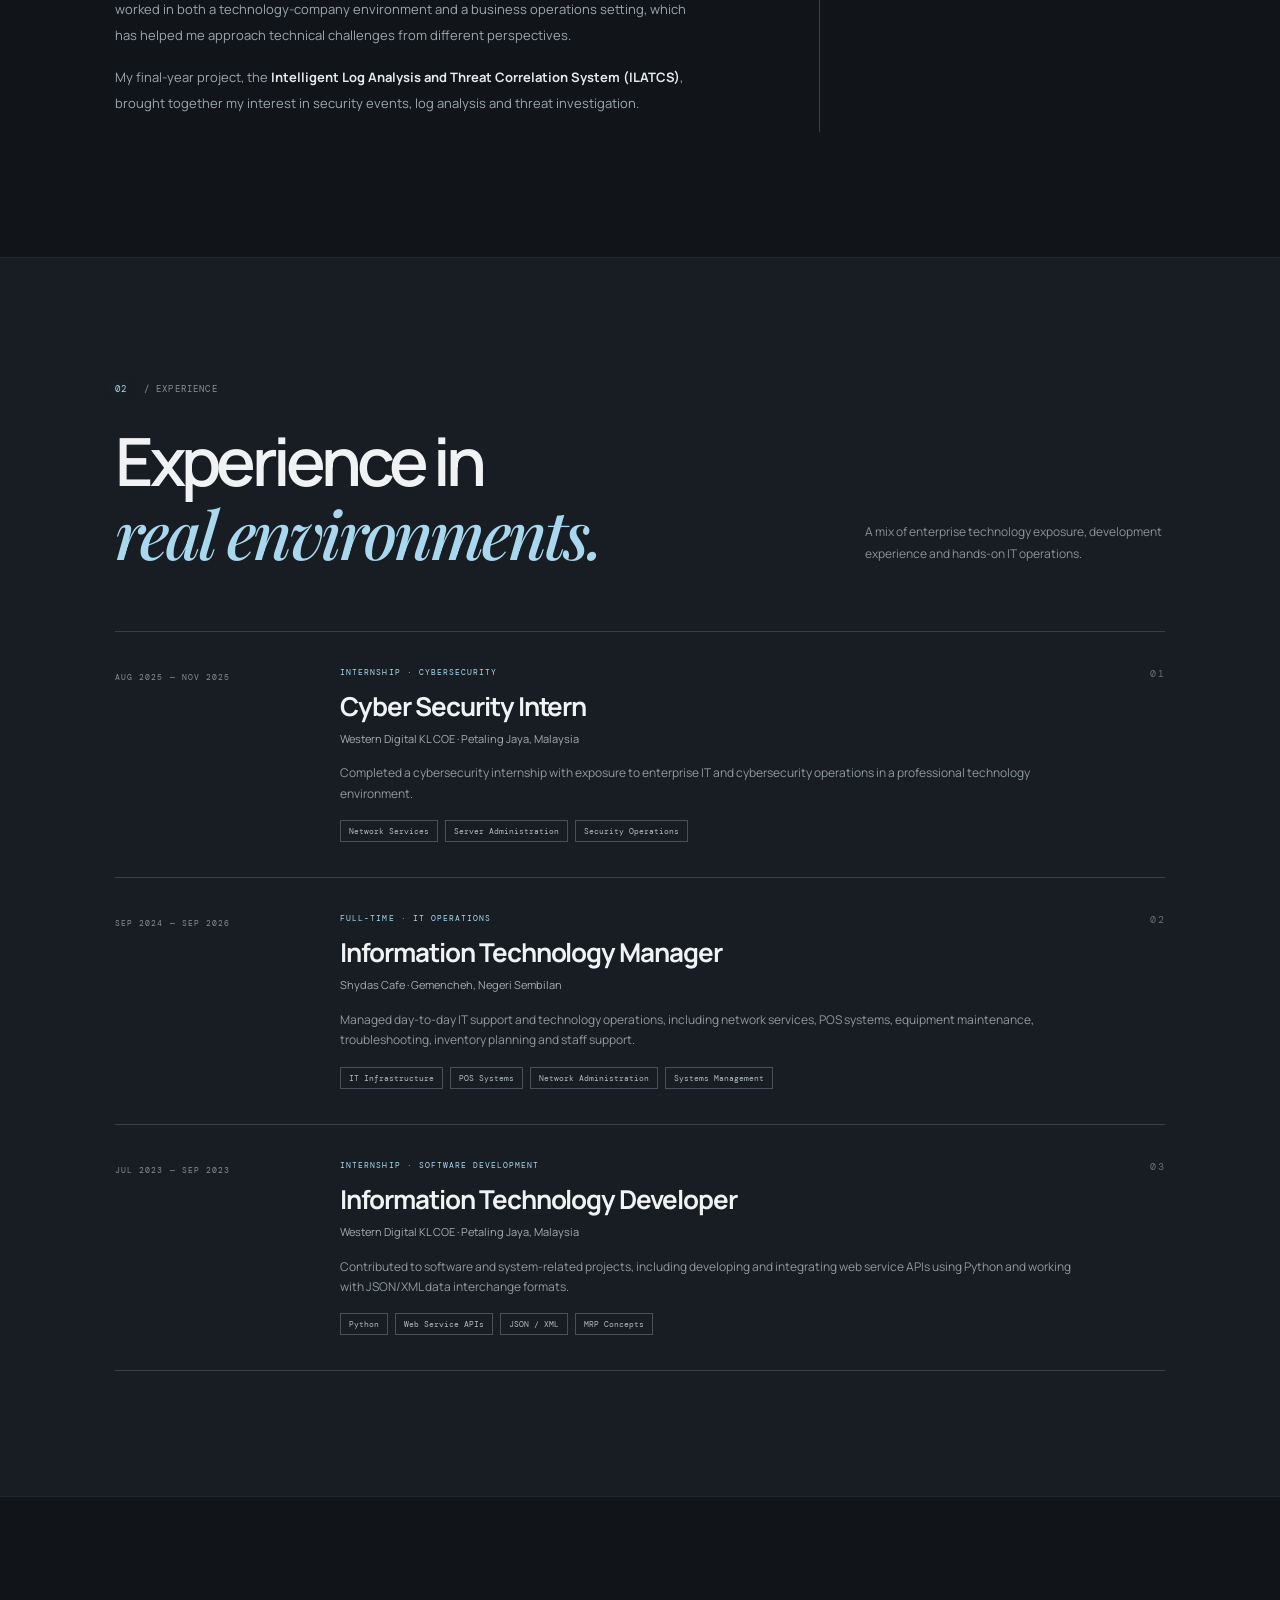
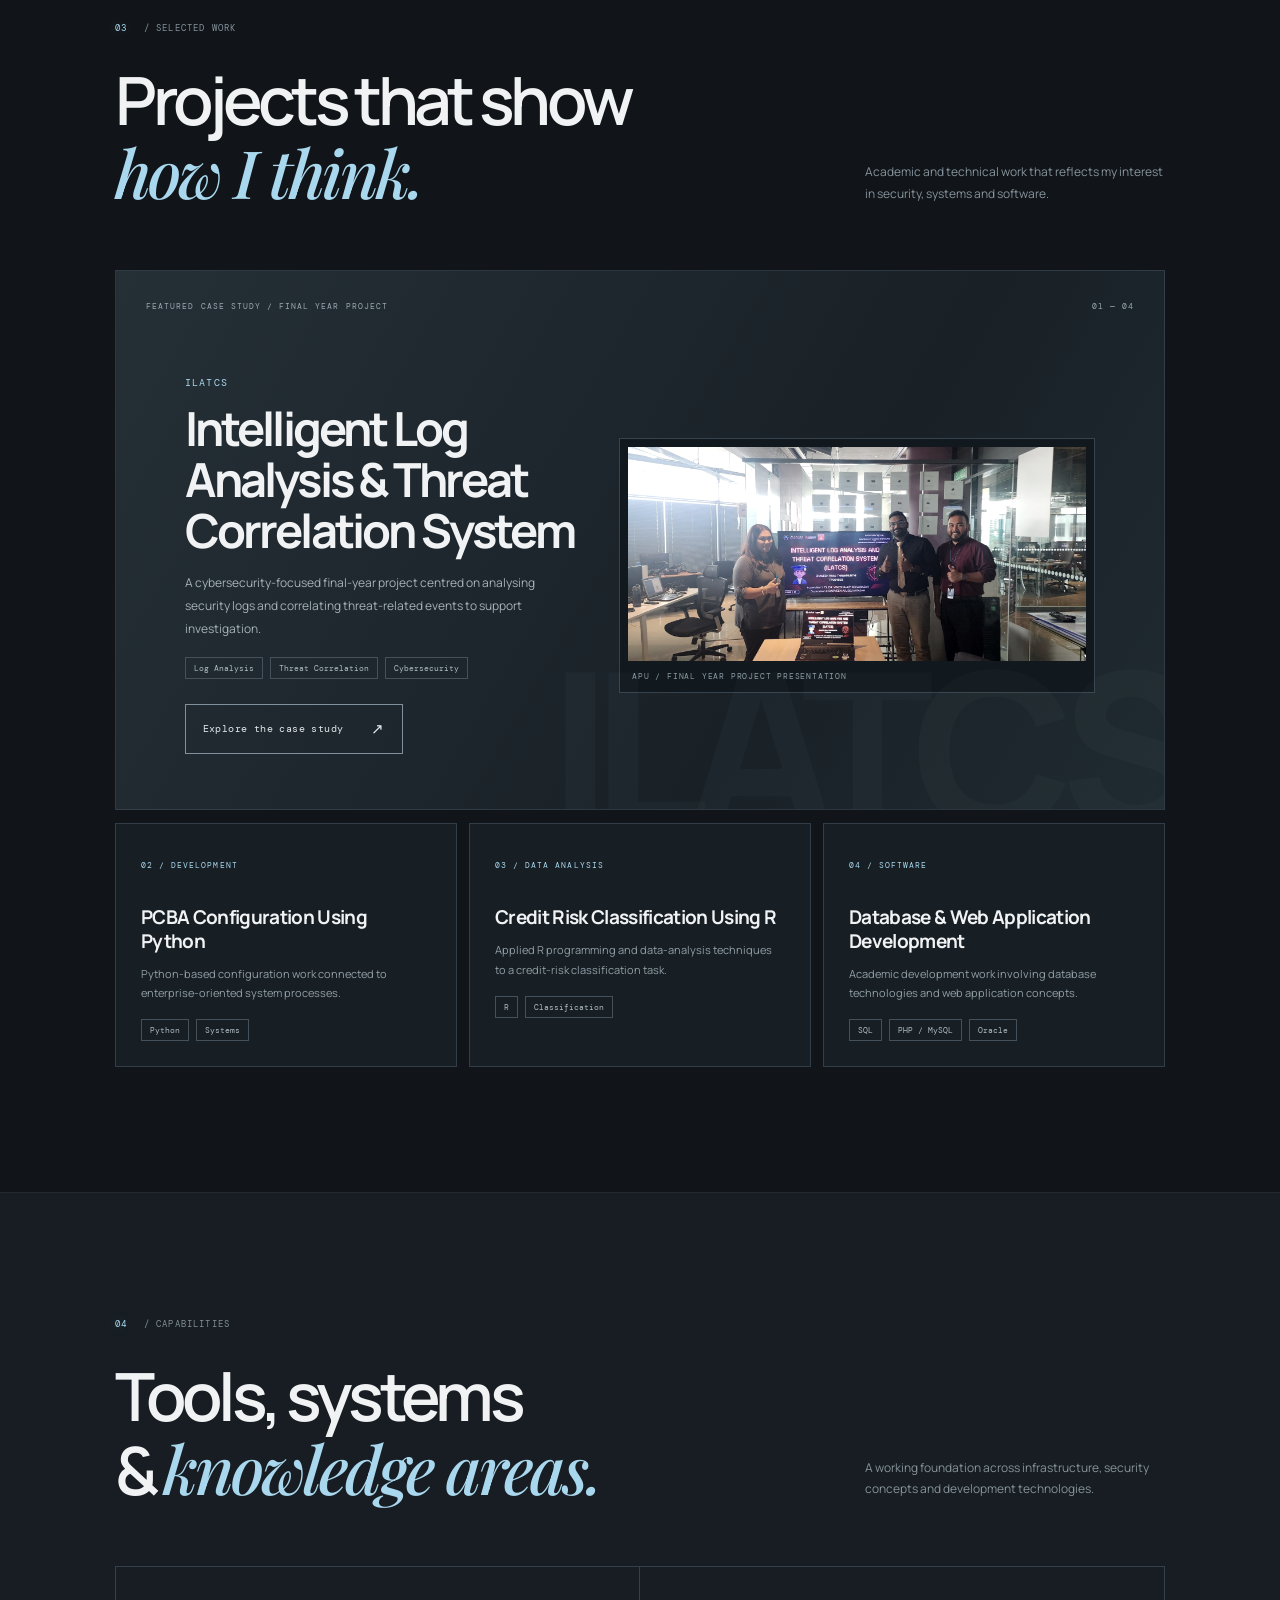
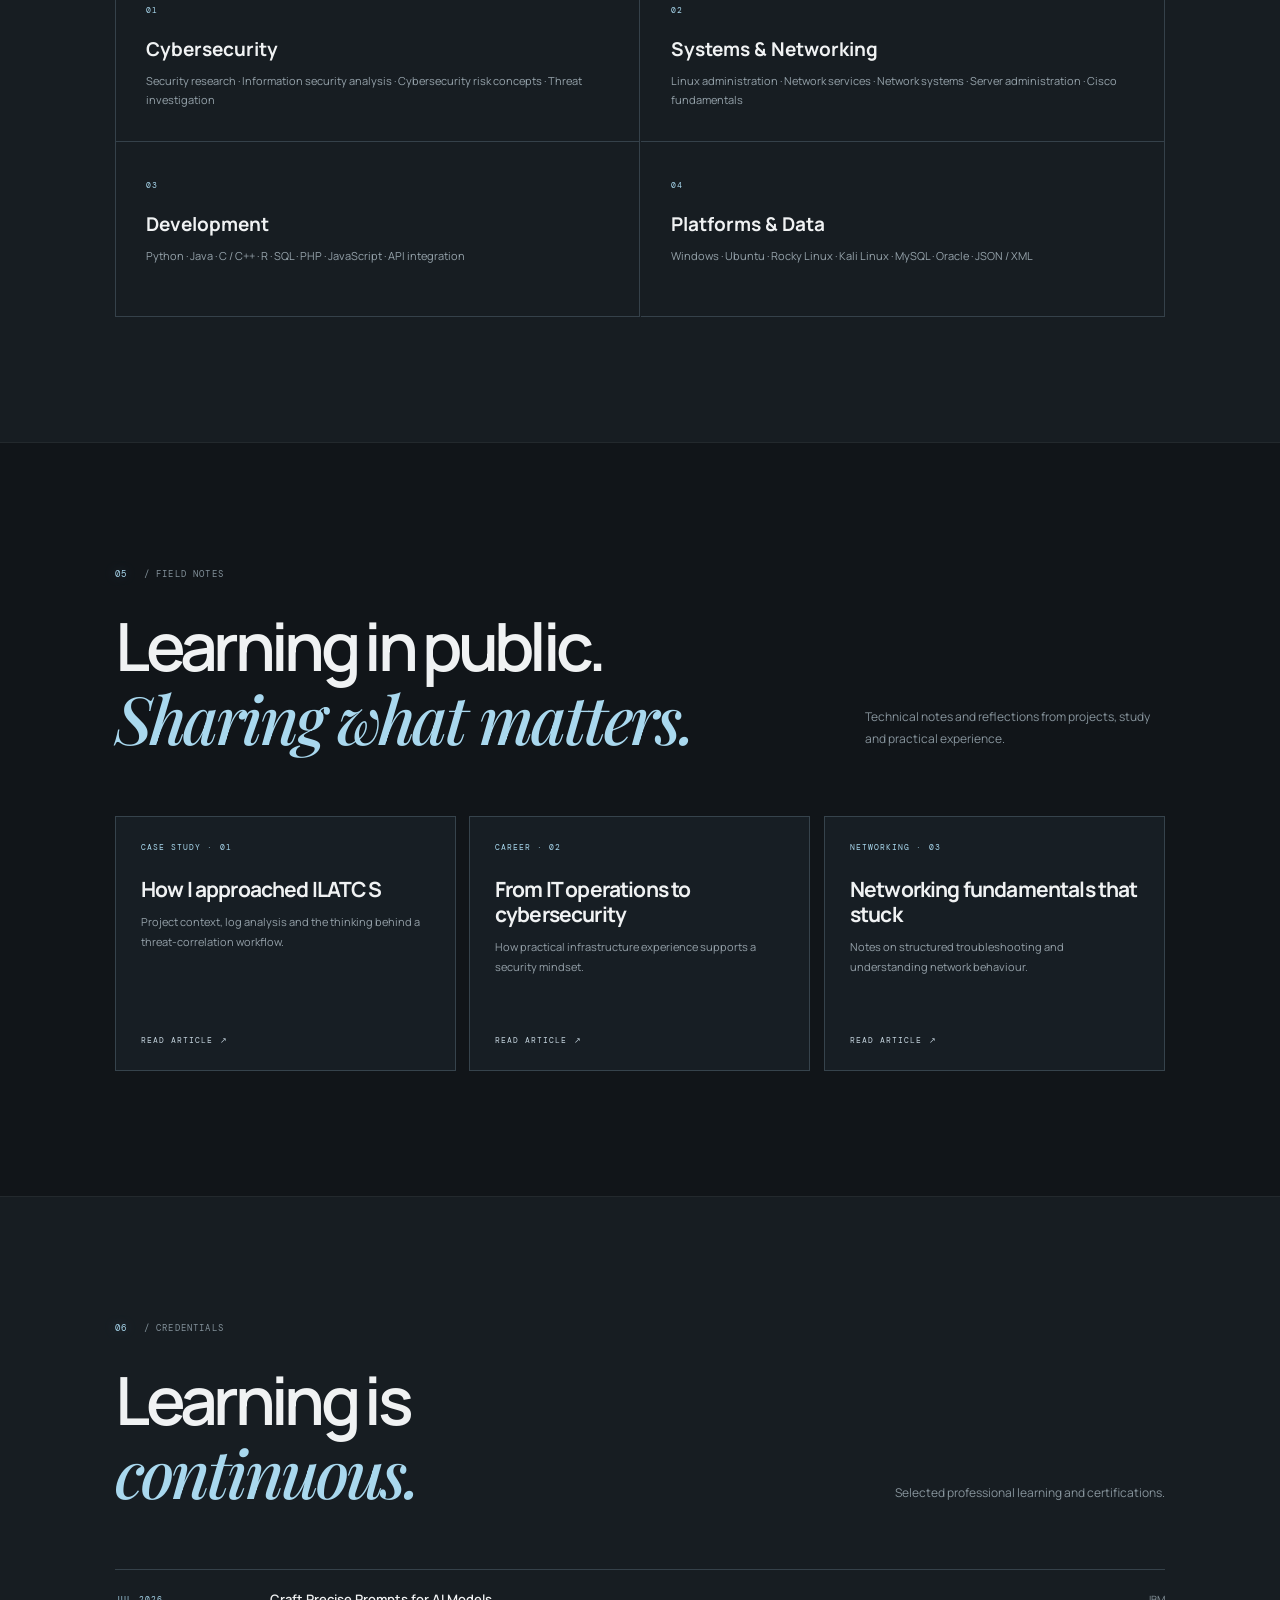
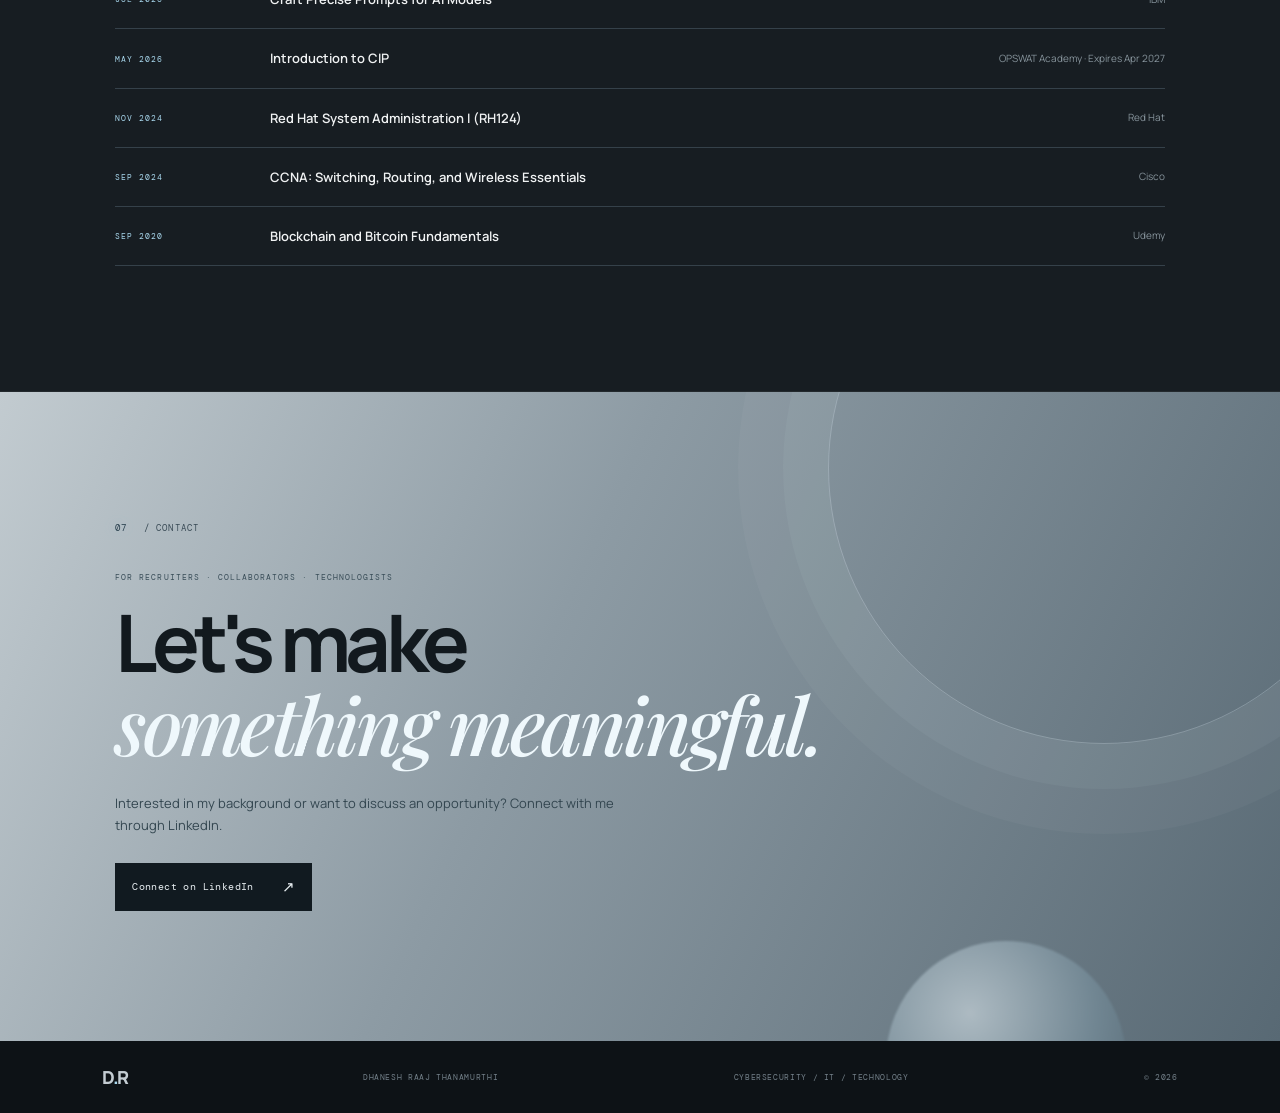
==== commit 470d6167: "Update index.html" ====
--- a/index.html
+++ b/index.html
@@ -28,7 +28,7 @@
       <div class="hero-copy">
         <div class="eyebrow"><span class="eyebrow-line"></span> CYBERSECURITY · IT INFRASTRUCTURE · TECHNOLOGY</div>
         <p class="hero-index">PORTFOLIO / 2026</p>
-        <h1>Security-minded.<br><em>Technology-driven.</em></h1>
+        <h1 class="hero-title"><span class="title-line title-line-one">Security-minded.</span><span class="title-line title-line-two"><em>Technology-driven.</em></span></h1>
         <p class="hero-intro">I'm <strong>Dhanesh Raaj Thanamurthi</strong> — a Computer Science (Cybersecurity) graduate with hands-on experience across enterprise IT, infrastructure support and software development.</p>
         <div class="hero-actions">
           <a class="button button-light" href="#work">Explore my work <span>↘</span></a>
--- a/style.css
+++ b/style.css
@@ -19,3 +19,79 @@
 @media(max-width:950px){.hero{grid-template-columns:1fr;padding-top:65px}.hero-art{height:520px;max-width:650px;width:100%;margin:15px auto 0}.hero-copy{max-width:800px}.about-grid{gap:5vw}.featured-content{grid-template-columns:1fr}.featured-visual{max-width:800px}.experience-item{grid-template-columns:145px 1fr 25px}.credential-list>div{grid-template-columns:100px 1fr 170px}}
 @media(max-width:680px){.site-header{height:66px;padding:0 5vw}.desktop-nav{display:none;position:absolute;top:66px;left:0;right:0;padding:20px 5vw;background:#141a1f;flex-direction:column;gap:20px;border-bottom:1px solid var(--line)}.desktop-nav.open{display:flex}.menu-toggle{display:block}.header-link{margin-left:auto;margin-right:20px}.hero{padding:60px 6vw 35px;min-height:auto}.hero h1{font-size:clamp(43px,12vw,65px)}.hero-art{min-height:350px;height:95vw;max-height:480px}.hero-foot{margin-top:45px}.intro-strip{padding:20px 6vw;align-items:flex-start;flex-direction:column;gap:6px}.intro-strip p{font-size:16px}.strip-number{display:none}.section{padding:85px 6vw}.section-heading-row{display:block;margin-bottom:40px}.section-side-note{margin-top:18px}.about-grid{grid-template-columns:1fr;gap:35px}.profile-facts{border-left:0;border-top:1px solid var(--line);padding:25px 0 0;grid-template-columns:1fr 1fr;gap:22px}.experience-item{grid-template-columns:1fr 25px;gap:8px 15px;padding:28px 0}.experience-date{grid-column:1/-1}.experience-main{grid-column:1}.experience-count{grid-column:2;grid-row:2}.experience-main h3{font-size:23px}.featured-project{padding:20px}.featured-content{padding:42px 0 10px;gap:30px}.featured-text h3{font-size:34px}.project-grid,.writing-grid{grid-template-columns:1fr}.project-card{min-height:190px}.capability-grid{grid-template-columns:1fr}.capability{min-height:145px;padding:22px}.credential-list>div{grid-template-columns:1fr;gap:5px;padding:16px 0}.credential-list small{text-align:left}.contact-section{padding:90px 6vw}.site-footer{padding:22px 6vw;flex-wrap:wrap}.site-footer>span:nth-of-type(2){display:none}}
 @media(prefers-reduced-motion:reduce){html{scroll-behavior:auto}.reveal{opacity:1;transform:none;transition:none}*{animation-duration:.01ms!important;transition-duration:.01ms!important}}
+
+/* Version 3.0 portrait treatment */
+.hero-art-portrait{background:#172027;isolation:isolate}
+.hero-portrait{position:absolute;inset:0;width:100%;height:100%;object-fit:cover;object-position:center 34%;z-index:0;filter:saturate(.78) contrast(1.04)}
+.portrait-shade{position:absolute;inset:0;z-index:1;background:linear-gradient(180deg,#10171b05 35%,#10171b30 68%,#10171bd9 100%),linear-gradient(90deg,#10171b18,#10171b00 45%,#10171b35)}
+.hero-art-portrait .orbit{z-index:2;pointer-events:none;border-color:#d8e9f333}
+.hero-art-portrait .orbit-b{border-color:#a9d8ee55}
+.hero-art-portrait .crosshair{z-index:3}
+.portrait-monogram{position:absolute;right:22px;top:20px;z-index:3;font-size:20px;font-weight:800;letter-spacing:-.09em;color:#eef4f7;background:#1119208c;border:1px solid #d5e5ee55;padding:7px 11px;backdrop-filter:blur(10px)}
+.portrait-monogram span{color:var(--ice)}
+.hero-art-portrait .art-caption,.hero-art-portrait .vertical-caption{z-index:3}
+@media(max-width:680px){.hero-portrait{object-position:center 30%}}
+
+
+/* CINEMATIC MOTION PACK — restrained, accessible animations */
+@keyframes heroCopyIn {
+  from { opacity: 0; transform: translate3d(0, 26px, 0); filter: blur(5px); }
+  to   { opacity: 1; transform: translate3d(0, 0, 0); filter: blur(0); }
+}
+@keyframes heroArtIn {
+  from { opacity: 0; transform: translate3d(24px, 0, 0) scale(.965); filter: blur(7px); }
+  to   { opacity: 1; transform: translate3d(0, 0, 0) scale(1); filter: blur(0); }
+}
+@keyframes portraitDrift {
+  0%, 100% { transform: scale(1.025) translate3d(0, 0, 0); }
+  50%      { transform: scale(1.065) translate3d(0, -5px, 0); }
+}
+@keyframes orbitRotate {
+  from { transform: rotate(-32deg); }
+  to   { transform: rotate(328deg); }
+}
+@keyframes orbitRotateReverse {
+  from { transform: rotate(58deg); }
+  to   { transform: rotate(-302deg); }
+}
+@keyframes icePulse {
+  0%, 100% { box-shadow: 0 0 0 0 #a9d8ee00; opacity: .65; }
+  50%      { box-shadow: 0 0 18px 2px #a9d8ee38; opacity: 1; }
+}
+@keyframes captionFade {
+  from { opacity: 0; letter-spacing: .22em; }
+  to   { opacity: 1; letter-spacing: .13em; }
+}
+@keyframes buttonArrow {
+  0%, 100% { transform: translate(0, 0); }
+  50%      { transform: translate(3px, -3px); }
+}
+@keyframes softGlow {
+  0%, 100% { opacity: .25; }
+  50%      { opacity: .6; }
+}
+.hero-copy:not(.visible) { animation: heroCopyIn 1s cubic-bezier(.2,.7,.2,1) both; }
+.hero-art:not(.visible) { animation: heroArtIn 1.2s .18s cubic-bezier(.2,.7,.2,1) both; }
+.hero-art-portrait .hero-portrait { animation: portraitDrift 16s ease-in-out infinite; }
+.hero-art-portrait .orbit-a { animation: orbitRotate 42s linear infinite; }
+.hero-art-portrait .orbit-b { animation: orbitRotateReverse 54s linear infinite; }
+.hero-art-portrait .crosshair-one { animation: icePulse 4.5s ease-in-out infinite; }
+.hero-art-portrait .crosshair-two { animation: icePulse 5.5s 1s ease-in-out infinite; }
+.hero-art-portrait .art-caption { animation: captionFade 1.2s .8s both; }
+.hero-actions .button span { display: inline-block; animation: buttonArrow 2.8s ease-in-out infinite; }
+.hero-art { will-change: transform; transition: transform .25s ease-out; }
+.project-card, .writing-card, .capability { will-change: transform; }
+.project-card:hover, .writing-card:hover { box-shadow: 0 16px 40px #00000035; }
+.section-kicker span { text-shadow: 0 0 14px #a9d8ee55; }
+.contact-orb { animation: softGlow 7s ease-in-out infinite; }
+
+@media (prefers-reduced-motion: reduce) {
+  .hero-copy:not(.visible), .hero-art:not(.visible),
+  .hero-art-portrait .hero-portrait, .hero-art-portrait .orbit-a,
+  .hero-art-portrait .orbit-b, .hero-art-portrait .crosshair-one,
+  .hero-art-portrait .crosshair-two, .hero-art-portrait .art-caption,
+  .hero-actions .button span, .contact-orb {
+    animation: none !important;
+  }
+  .hero-art { transition: none; }
+}
